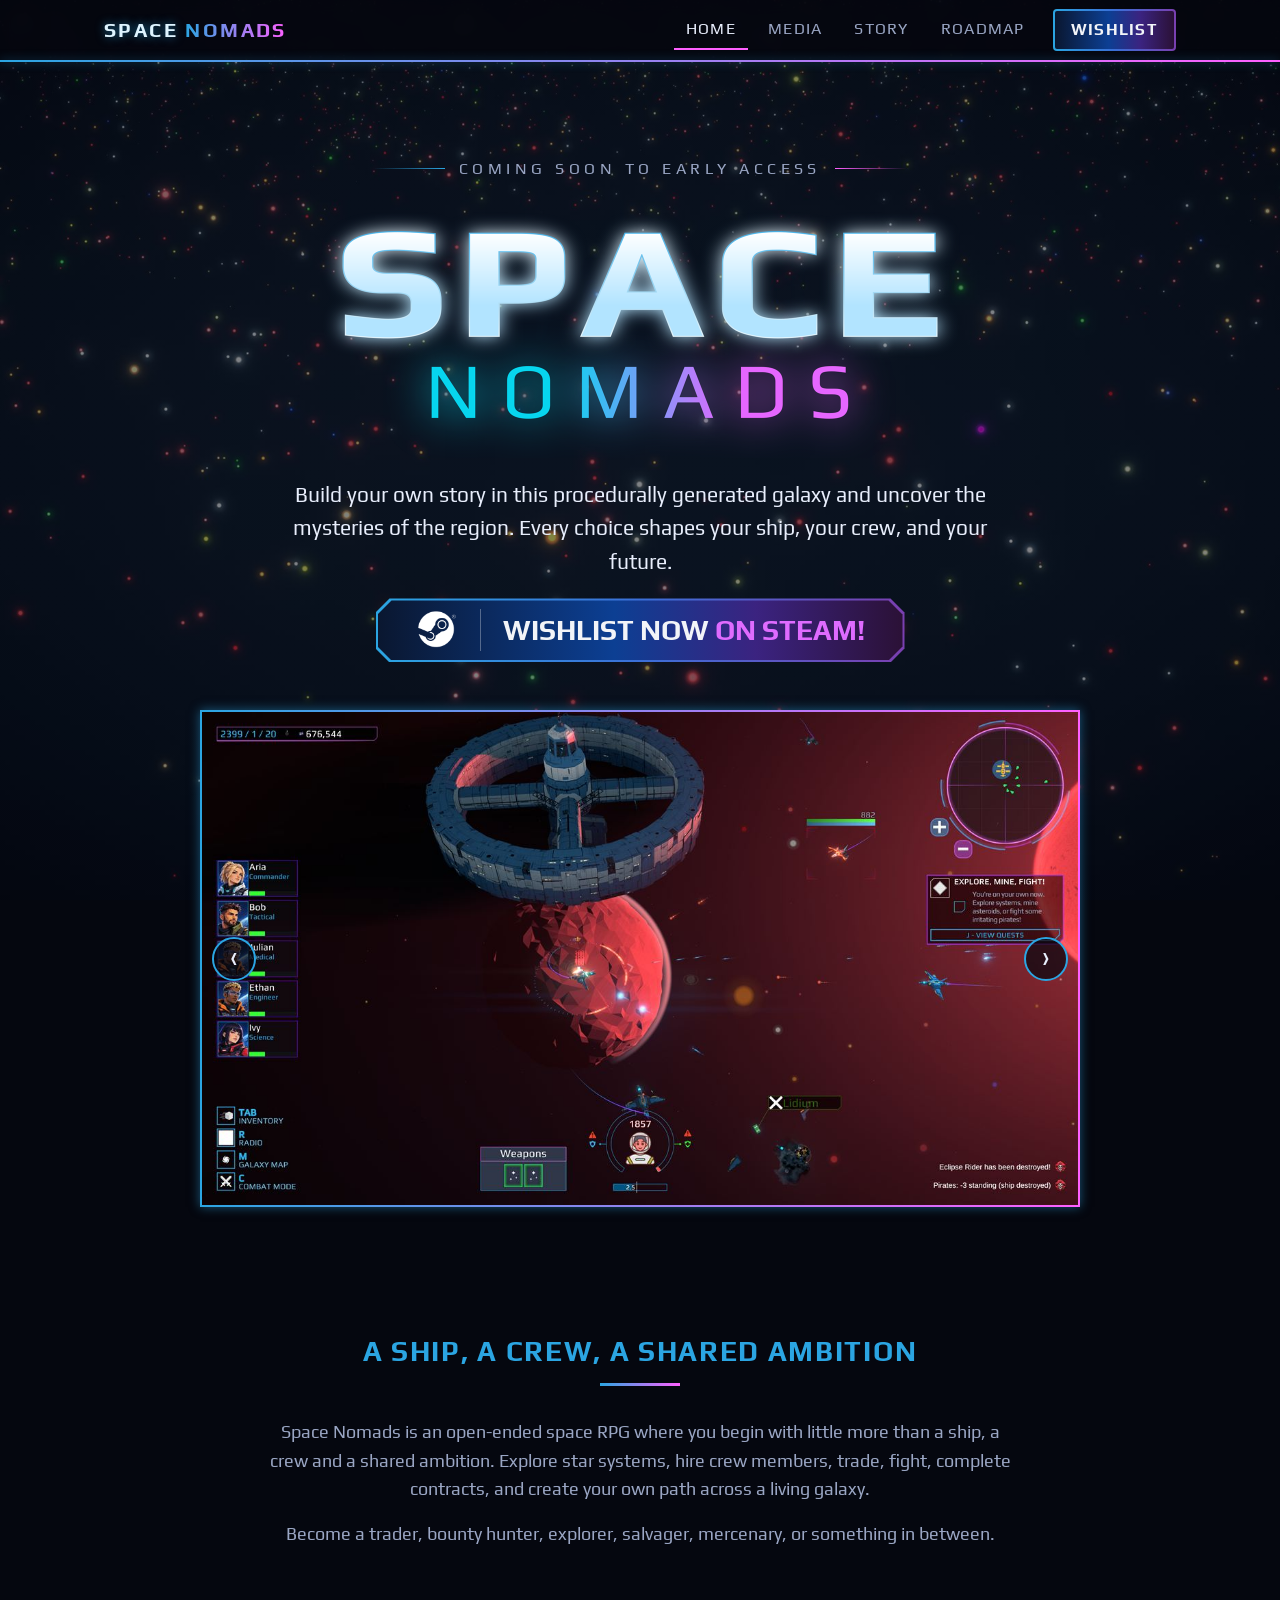
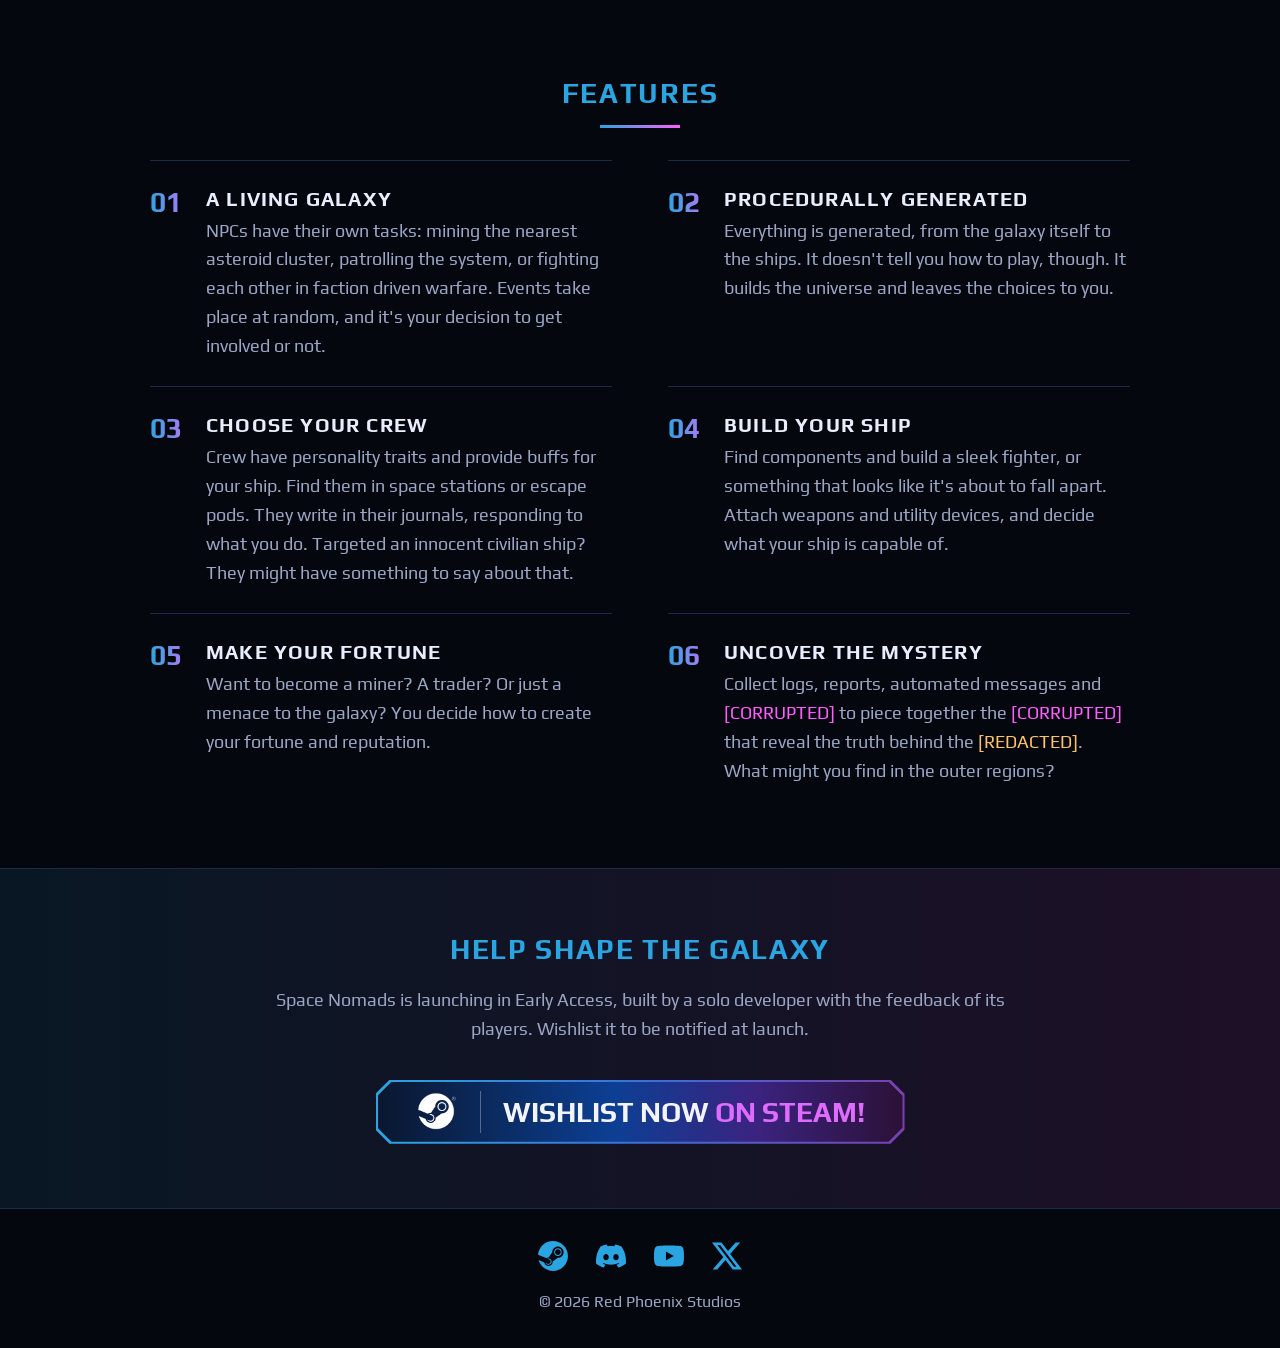
==== index.html @ 425950e2 "Build the Space Nomads website Four static pages (Home, Media, Story, Roadmap) with one stylesheet a" ====
<!DOCTYPE html>
<html lang="en">
<head>
    <meta charset="utf-8">
    <meta name="viewport" content="width=device-width, initial-scale=1.0">
    <title>Space Nomads | An open-ended space RPG</title>
    <meta name="description" content="Build your own story in a procedurally generated galaxy and uncover the mysteries of the region. Wishlist Space Nomads on Steam.">
    <link rel="preconnect" href="https://fonts.googleapis.com">
    <link rel="preconnect" href="https://fonts.gstatic.com" crossorigin>
    <link href="https://fonts.googleapis.com/css2?family=Play:wght@400;700&display=swap" rel="stylesheet">
    <link rel="preload" as="image" href="res/images/branding/bg.jpg">
    <link rel="stylesheet" href="css/styles.css">
</head>
<body>
    <!-- Header: keep in sync across all pages -->
    <header class="site-header">
        <nav class="site-nav">
            <a class="brand" href="index.html">Space <span>Nomads</span></a>
            <!-- Burger menu for narrow screens: the hidden checkbox holds the open/closed state -->
            <input class="nav-toggle" type="checkbox" id="nav-toggle" aria-label="Menu">
            <label class="nav-burger" for="nav-toggle" aria-hidden="true"><span></span></label>
            <div class="nav-links">
                <a class="nav-link" href="index.html" aria-current="page">Home</a>
                <a class="nav-link" href="media.html">Media</a>
                <a class="nav-link" href="story.html">Story</a>
                <a class="nav-link" href="roadmap.html">Roadmap</a>
            </div>
            <a class="button" href="https://store.steampowered.com/app/4775700/Space_Nomads/" target="_blank" rel="noopener">Wishlist</a>
        </nav>
    </header>

    <main>
        <section class="hero">
            <p class="status-line">Coming soon to Early Access</p>
            <h1 class="hero-title"><img src="res/images/branding/space_nomads_text_logo_1280.png" alt="Space Nomads" width="1280" height="512" fetchpriority="high"></h1>
            <p class="hero-tagline">Build your own story in this procedurally generated galaxy and uncover the mysteries of the region. Every choice shapes your ship, your crew, and your future.</p>
            <a class="banner-button" href="https://store.steampowered.com/app/4775700/Space_Nomads/" target="_blank" rel="noopener">
                <img src="res/images/socialmedia/steam_logo_white.png" alt="" width="42" height="42">
                <span>Wishlist now <em>on Steam!</em></span>
            </a>

            <!-- Each screenshot has two files in res/images/screenshots/: NAME-small.jpg (1280px,
                 shown on the page) and NAME.jpg (2560px, opened in the lightbox). -->
            <div class="carousel sheen-border">
                <button class="carousel-arrow carousel-arrow--prev" type="button" aria-label="Previous screenshot">&lsaquo;</button>
                <div class="carousel-track" tabindex="0" aria-label="Screenshots">
                    <a class="shot" href="res/images/screenshots/screenshot-2.jpg"><img src="res/images/screenshots/screenshot-2-small.jpg" alt="A space battle beside a ring-shaped station orbiting a red planet, with the crew roster and minimap on screen" width="1280" height="720"></a>
                    <a class="shot" href="res/images/screenshots/screenshot-5.jpg"><img src="res/images/screenshots/screenshot-5-small.jpg" alt="A ship firing a mining beam into a glowing asteroid while resources are added to the inventory" width="1280" height="720" loading="lazy"></a>
                    <a class="shot" href="res/images/screenshots/screenshot-3.jpg"><img src="res/images/screenshots/screenshot-3-small.jpg" alt="The player's ship under fire near a space station with a Wanted warning at the top of the screen" width="1280" height="720" loading="lazy"></a>
                    <a class="shot" href="res/images/screenshots/screenshot-1.jpg"><img src="res/images/screenshots/screenshot-1-small.jpg" alt="The ship editor, with a parts list on the left and a blue and yellow fighter being assembled" width="1280" height="720" loading="lazy"></a>
                    <a class="shot" href="res/images/screenshots/screenshot-6.jpg"><img src="res/images/screenshots/screenshot-6-small.jpg" alt="The galaxy map with jump routes branching from the current star to nearby systems" width="1280" height="720" loading="lazy"></a>
                    <a class="shot" href="res/images/screenshots/screenshot-4.jpg"><img src="res/images/screenshots/screenshot-4-small.jpg" alt="A ship travelling through open space, trailing a purple warp line" width="1280" height="720" loading="lazy"></a>
                </div>
                <button class="carousel-arrow carousel-arrow--next" type="button" aria-label="Next screenshot">&rsaquo;</button>
            </div>
        </section>

        <section class="section">
            <h2 class="section-title">A ship, a crew, a shared ambition</h2>
            <p class="lead">Space Nomads is an open-ended space RPG where you begin with little more than a ship, a crew and a shared ambition. Explore star systems, hire crew members, trade, fight, complete contracts, and create your own path across a living galaxy.</p>
            <p class="lead">Become a trader, bounty hunter, explorer, salvager, mercenary, or something in between.</p>
        </section>

        <section class="section">
            <h2 class="section-title">Features</h2>
            <ol class="feature-list">
                <li class="feature">
                    <div>
                        <h3>A living galaxy</h3>
                        <p>NPCs have their own tasks: mining the nearest asteroid cluster, patrolling the system, or fighting each other in faction driven warfare. Events take place at random, and it's your decision to get involved or not.</p>
                    </div>
                </li>
                <li class="feature">
                    <div>
                        <h3>Procedurally generated</h3>
                        <p>Everything is generated, from the galaxy itself to the ships. It doesn't tell you how to play, though. It builds the universe and leaves the choices to you.</p>
                    </div>
                </li>
                <li class="feature">
                    <div>
                        <h3>Choose your crew</h3>
                        <p>Crew have personality traits and provide buffs for your ship. Find them in space stations or escape pods. They write in their journals, responding to what you do. Targeted an innocent civilian ship? They might have something to say about that.</p>
                    </div>
                </li>
                <li class="feature">
                    <div>
                        <h3>Build your ship</h3>
                        <p>Find components and build a sleek fighter, or something that looks like it's about to fall apart. Attach weapons and utility devices, and decide what your ship is capable of.</p>
                    </div>
                </li>
                <li class="feature">
                    <div>
                        <h3>Make your fortune</h3>
                        <p>Want to become a miner? A trader? Or just a menace to the galaxy? You decide how to create your fortune and reputation.</p>
                    </div>
                </li>
                <li class="feature">
                    <div>
                        <h3>Uncover the mystery</h3>
                        <p>Collect logs, reports, automated messages and <span class="corrupted glitch" data-text="[CORRUPTED]">[CORRUPTED]</span> to piece together the <span class="corrupted glitch" data-text="[CORRUPTED]">[CORRUPTED]</span> that reveal the truth behind the <span class="redacted">[REDACTED]</span>. What might you find in the outer regions?</p>
                    </div>
                </li>
            </ol>
        </section>

        <section class="cta">
            <h2>Help shape the galaxy</h2>
            <p class="lead">Space Nomads is launching in Early Access, built by a solo developer with the feedback of its players. Wishlist it to be notified at launch.</p>
            <div class="button-row">
                <a class="banner-button" href="https://store.steampowered.com/app/4775700/Space_Nomads/" target="_blank" rel="noopener">
                    <img src="res/images/socialmedia/steam_logo_white.png" alt="" width="42" height="42">
                    <span>Wishlist now <em>on Steam!</em></span>
                </a>
            </div>
        </section>
    </main>

    <!-- Footer: keep in sync across all pages -->
    <footer class="site-footer">
        <ul class="social-links">
            <li><a class="social-icon" href="https://store.steampowered.com/app/4775700/Space_Nomads/" aria-label="Steam" title="Steam" target="_blank" rel="noopener"><svg viewBox="0 0 24 24" aria-hidden="true"><path d="M11.979 0C5.678 0 .511 4.86.022 11.037l6.432 2.658c.545-.371 1.203-.59 1.912-.59.063 0 .125.004.188.006l2.861-4.142V8.91c0-2.495 2.028-4.524 4.524-4.524 2.494 0 4.524 2.031 4.524 4.527s-2.03 4.525-4.524 4.525h-.105l-4.076 2.911c0 .052.004.105.004.159 0 1.875-1.515 3.396-3.39 3.396-1.635 0-3.016-1.173-3.331-2.727L.436 15.27C1.862 20.307 6.486 24 11.979 24c6.627 0 11.999-5.373 11.999-12S18.605 0 11.979 0zM7.54 18.21l-1.473-.61c.262.543.714.999 1.314 1.25 1.297.539 2.793-.076 3.332-1.375.263-.63.264-1.319.005-1.949s-.75-1.121-1.377-1.383c-.624-.26-1.29-.249-1.878-.03l1.523.63c.956.4 1.409 1.5 1.009 2.455-.397.957-1.497 1.41-2.454 1.012H7.54zm11.415-9.303c0-1.662-1.353-3.015-3.015-3.015-1.665 0-3.015 1.353-3.015 3.015 0 1.665 1.35 3.015 3.015 3.015 1.663 0 3.015-1.35 3.015-3.015zm-5.273-.005c0-1.252 1.013-2.266 2.265-2.266 1.249 0 2.266 1.014 2.266 2.266 0 1.251-1.017 2.265-2.266 2.265-1.253 0-2.265-1.014-2.265-2.265z"/></svg></a></li>
            <li><a class="social-icon" href="https://discord.gg/2uTq5GXCfy" aria-label="Discord" title="Discord" target="_blank" rel="noopener"><svg viewBox="0 0 24 24" aria-hidden="true"><path d="M20.317 4.3698a19.7913 19.7913 0 00-4.8851-1.5152.0741.0741 0 00-.0785.0371c-.211.3753-.4447.8648-.6083 1.2495-1.8447-.2762-3.68-.2762-5.4868 0-.1636-.3933-.4058-.8742-.6177-1.2495a.077.077 0 00-.0785-.037 19.7363 19.7363 0 00-4.8852 1.515.0699.0699 0 00-.0321.0277C.5334 9.0458-.319 13.5799.0992 18.0578a.0824.0824 0 00.0312.0561c2.0528 1.5076 4.0413 2.4228 5.9929 3.0294a.0777.0777 0 00.0842-.0276c.4616-.6304.8731-1.2952 1.226-1.9942a.076.076 0 00-.0416-.1057c-.6528-.2476-1.2743-.5495-1.8722-.8923a.077.077 0 01-.0076-.1277c.1258-.0943.2517-.1923.3718-.2914a.0743.0743 0 01.0776-.0105c3.9278 1.7933 8.18 1.7933 12.0614 0a.0739.0739 0 01.0785.0095c.1202.099.246.1981.3728.2924a.077.077 0 01-.0066.1276 12.2986 12.2986 0 01-1.873.8914.0766.0766 0 00-.0407.1067c.3604.698.7719 1.3628 1.225 1.9932a.076.076 0 00.0842.0286c1.961-.6067 3.9495-1.5219 6.0023-3.0294a.077.077 0 00.0313-.0552c.5004-5.177-.8382-9.6739-3.5485-13.6604a.061.061 0 00-.0312-.0286zM8.02 15.3312c-1.1825 0-2.1569-1.0857-2.1569-2.419 0-1.3332.9555-2.4189 2.157-2.4189 1.2108 0 2.1757 1.0952 2.1568 2.419 0 1.3332-.9555 2.4189-2.1569 2.4189zm7.9748 0c-1.1825 0-2.1569-1.0857-2.1569-2.419 0-1.3332.9554-2.4189 2.1569-2.4189 1.2108 0 2.1757 1.0952 2.1568 2.419 0 1.3332-.946 2.4189-2.1568 2.4189Z"/></svg></a></li>
            <li><a class="social-icon" href="https://www.youtube.com/@MatthewVale" aria-label="YouTube" title="YouTube" target="_blank" rel="noopener"><svg viewBox="0 0 24 24" aria-hidden="true"><path d="M23.498 6.186a3.016 3.016 0 0 0-2.122-2.136C19.505 3.545 12 3.545 12 3.545s-7.505 0-9.377.505A3.017 3.017 0 0 0 .502 6.186C0 8.07 0 12 0 12s0 3.93.502 5.814a3.016 3.016 0 0 0 2.122 2.136c1.871.505 9.376.505 9.376.505s7.505 0 9.377-.505a3.015 3.015 0 0 0 2.122-2.136C24 15.93 24 12 24 12s0-3.93-.502-5.814zM9.545 15.568V8.432L15.818 12l-6.273 3.568z"/></svg></a></li>
            <li><a class="social-icon" href="https://x.com/RedPStudios" aria-label="X" title="X" target="_blank" rel="noopener"><svg viewBox="0 0 24 24" aria-hidden="true"><path d="M18.901 1.153h3.68l-8.04 9.19L24 22.846h-7.406l-5.8-7.584-6.638 7.584H.474l8.6-9.83L0 1.154h7.594l5.243 6.932ZM17.61 20.644h2.039L6.486 3.24H4.298Z"/></svg></a></li>
        </ul>
        <small>&copy; 2026 Red Phoenix Studios</small>
    </footer>

    <script src="js/lightbox.js" defer></script>
    <script src="js/carousel.js" defer></script>
</body>
</html>
---- css/styles.css ----
:root {
    /* Space */
    --space-0: #05070f;
    --space-2: #111a30;
    --space-3: #1c2947;
    /* Accents */
    --cyan: #2BA5E2;
    --magenta: #ff60ff;
    --amber: #ffc46b;
    /* The same accents as bare RGB, for translucent tints: rgba(var(--cyan-rgb), 0.3) */
    --cyan-rgb: 43, 165, 226;
    --magenta-rgb: 255, 96, 255;
    /* Wishlist banner button, also used by the header wishlist button */
    --banner-fill: linear-gradient(90deg, #0a1730 0%, #0c3f93 45%, #3b2380 72%, #2b1136 100%);
    --banner-border: linear-gradient(90deg, var(--cyan), #3b6fd8 50%, #7a3fb0);
    --banner-text: #f2f4f8;
    --banner-accent: #df6bff;
    /* Text */
    --text: #e8eefc;
    --text-dim: #9aa6c4;

    /* Type scale. Every font-size on the site uses one of these, except the
       wishlist banner button, which scales with the screen on its own. */
    --text-h1: clamp(32px, 6vw, 52px);
    --text-h2: 28px;
    --text-h3: 20px;
    --text-lead: 21px;
    --text-body: 18px;
    --text-small: 16px;

    --page-width: 1120px;
    --nav-height: 60px;
}

/*#region ----- Global */
* {
    box-sizing: border-box;
    margin: 0;
}

html {
    scroll-behavior: smooth;
    background: var(--space-0);
}

body {
    display: flex;
    flex-direction: column;
    min-height: 100vh;
    min-height: 100dvh;
    font-family: 'Play', sans-serif;
    font-size: var(--text-body);
    line-height: 1.6;
    color: var(--text);
}

/* Starfield, fixed behind the page. On a pseudo-element rather than the body
   so it stays put on mobile, where background-attachment: fixed is ignored.
   The dark wash over the image keeps text readable. */
body::before {
    content: "";
    position: fixed;
    inset: 0;
    z-index: -1;
    background:
        linear-gradient(rgba(5, 7, 15, 0.5), rgba(5, 7, 15, 0.5)),
        url("../res/images/branding/bg.jpg") center / cover no-repeat,
        var(--space-0);
}

h1, h2, h3 {
    line-height: 1.2;
    letter-spacing: 0.06em;
    text-transform: uppercase;
}

h1 {
    font-size: var(--text-h1);
}

h2 {
    font-size: var(--text-h2);
    color: var(--cyan);
}

h3 {
    font-size: var(--text-h3);
}

a {
    color: var(--cyan);
}

a:hover {
    color: var(--magenta);
}

img {
    max-width: 100%;
    display: block;
}

main {
    padding-top: var(--nav-height);
}

.section {
    width: 100%;
    max-width: var(--page-width);
    margin: 0 auto;
    padding: 56px 24px;
}

.section-title {
    text-align: center;
    margin-bottom: 32px;
}

/* Thin cyan-to-magenta rule under a section title. */
.section-title::after {
    content: "";
    display: block;
    width: 80px;
    height: 3px;
    margin: 14px auto 0;
    background: linear-gradient(90deg, var(--cyan), var(--magenta));
}

.lead {
    max-width: 760px;
    margin: 0 auto 16px;
    text-align: center;
    color: var(--text-dim);
}
/*#endregion*/

/*#region ----- Buttons */
.button {
    display: inline-flex;
    align-items: center;
    justify-content: center;
    gap: 12px;
    padding: 12px 26px;
    font-size: var(--text-small);
    font-weight: 700;
    letter-spacing: 0.08em;
    text-transform: uppercase;
    text-decoration: none;
    color: var(--text);
    border: 2px solid var(--cyan);
    border-radius: 4px;
    background: rgba(5, 7, 15, 0.6);
    transition: background 0.2s ease-in-out, border-color 0.2s ease-in-out, box-shadow 0.2s ease-in-out;
}

.button:hover {
    color: var(--text);
    border-color: var(--magenta);
    background: rgba(var(--magenta-rgb), 0.2);
    box-shadow: 0 0 16px rgba(var(--magenta-rgb), 0.45);
}

/* The special "Wishlist now on Steam!" button. The element itself is the
   border (a gradient showing through a 2px gap) and ::before is the fill, so
   the border follows the cut corners. */
.banner-button {
    --cut: 14px;
    --shape: polygon(var(--cut) 0, calc(100% - var(--cut)) 0, 100% var(--cut), 100% calc(100% - var(--cut)), calc(100% - var(--cut)) 100%, var(--cut) 100%, 0 calc(100% - var(--cut)), 0 var(--cut));
    position: relative;
    isolation: isolate;
    display: inline-flex;
    align-items: center;
    justify-content: center;
    gap: clamp(12px, 3vw, 22px);
    padding: clamp(8px, 2vw, 11px) clamp(18px, 5vw, 40px);
    /* Logo height plus padding, so a button without a logo is as tall as one with. */
    min-height: calc(1.5em + 2 * clamp(8px, 2vw, 11px));
    font-size: clamp(15px, 4.4vw, 28px);
    font-weight: 700;
    line-height: 1;
    text-decoration: none;
    text-transform: uppercase;
    white-space: nowrap;
    color: var(--banner-text);
    background: var(--banner-border);
    clip-path: var(--shape);
    transition: filter 0.2s ease-in-out;
}

.banner-button::before {
    content: "";
    position: absolute;
    inset: 2px;
    z-index: -1;
    background: var(--banner-fill);
    clip-path: var(--shape);
}

.banner-button:hover {
    color: #fff;
    filter: brightness(1.25);
}

.banner-button img {
    width: 1.5em;
    height: 1.5em;
}

/* The divider between the logo and the text. */
.banner-button img + span {
    padding: 0.25em 0 0.25em clamp(12px, 3vw, 22px);
    border-left: 1px solid rgba(255, 255, 255, 0.3);
}

.banner-button em {
    font-style: normal;
    color: var(--banner-accent);
}

.button-row {
    display: flex;
    flex-wrap: wrap;
    justify-content: center;
    align-items: stretch;
    gap: 16px;
}
/*#endregion*/

/*#region ----- Navigation Bar */
.site-header {
    position: fixed;
    top: 0;
    z-index: 50;
    width: 100%;
    height: var(--nav-height);
    background: rgba(5, 7, 15, 0.85);
    backdrop-filter: blur(8px);
}

/* Bottom edge: a cyan and pink gradient that drifts sideways, like a sheen. */
.site-header::after {
    content: "";
    position: absolute;
    left: 0;
    right: 0;
    bottom: -2px;
    height: 2px;
    background: linear-gradient(90deg, var(--cyan), var(--magenta), var(--cyan)) 0 0 / 200% 100%;
    box-shadow: 0 0 10px rgba(var(--cyan-rgb), 0.5);
    animation: header-sheen 6s linear infinite;
}

@keyframes header-sheen {
    to { background-position: -200% 0; }
}

.site-nav {
    display: flex;
    align-items: center;
    gap: 8px;
    max-width: var(--page-width);
    height: 100%;
    margin: 0 auto;
    padding: 0 24px;
}

/* Brand in the logo's colours: icy white SPACE, cyan-to-magenta NOMADS. */
.site-nav .brand {
    margin-right: auto;
    font-size: var(--text-h3);
    font-weight: 700;
    letter-spacing: 0.12em;
    text-transform: uppercase;
    text-decoration: none;
    color: #dff4ff;
    text-shadow: 0 0 10px rgba(var(--cyan-rgb), 0.7);
}

.site-nav .brand span {
    background: linear-gradient(90deg, var(--cyan), var(--magenta));
    -webkit-background-clip: text;
    background-clip: text;
    color: transparent;
    text-shadow: none;
}

.nav-links {
    display: flex;
    align-items: center;
    gap: 8px;
}

/* The burger and its checkbox only appear on narrow screens (see Media Queries). */
.nav-toggle,
.nav-burger {
    display: none;
}

.nav-link {
    padding: 6px 12px;
    font-size: var(--text-small);
    letter-spacing: 0.08em;
    text-transform: uppercase;
    text-decoration: none;
    color: var(--text-dim);
    border-bottom: 2px solid transparent;
}

.nav-link:hover,
.nav-link[aria-current="page"] {
    color: var(--text);
    border-bottom-color: var(--magenta);
}

/* Header wishlist button: the banner button's colours on the regular
   button's shape. The two backgrounds are the fill and the gradient border. */
.site-nav .button {
    padding: 6px 16px;
    margin-left: 8px;
    color: var(--banner-text);
    border-color: transparent;
    background: var(--banner-fill) padding-box, var(--banner-border) border-box;
    transition: filter 0.2s ease-in-out;
}

.site-nav .button:hover {
    color: #fff;
    box-shadow: none;
    filter: brightness(1.25);
}
/*#endregion*/

/*#region ----- Hero */
.hero {
    display: flex;
    flex-direction: column;
    align-items: center;
    gap: 20px;
    padding: 96px 24px 72px;
    text-align: center;
}

.hero-title {
    width: min(100%, 640px);
}

.hero-title img {
    width: 100%;
    height: auto;
}

/* Status line above the logo: plain text between two fading rules. Deliberately not button-shaped, since it isn't clickable. */
.status-line {
    display: flex;
    align-items: center;
    gap: 14px;
    font-size: var(--text-small);
    letter-spacing: 0.28em;
    text-transform: uppercase;
    color: var(--text-dim);
}

.status-line::before,
.status-line::after {
    content: "";
    width: clamp(24px, 8vw, 72px);
    height: 1px;
    background: linear-gradient(90deg, transparent, var(--cyan));
}

.status-line::after {
    background: linear-gradient(90deg, var(--magenta), transparent);
}

.hero-tagline {
    max-width: 720px;
    font-size: var(--text-lead);
}

/* Smaller hero for the inner pages. */
.page-hero {
    padding: 72px 24px 8px;
    text-align: center;
}

.page-hero h1 {
    margin-bottom: 12px;
}
/*#endregion*/

/*#region ----- Features */
.feature-list {
    display: grid;
    grid-template-columns: repeat(2, 1fr);
    gap: 0 56px;
    max-width: 980px;
    margin: 0 auto;
    padding: 0;
    list-style: none;
    counter-reset: feature;
}

.feature {
    display: grid;
    grid-template-columns: 56px 1fr;
    align-items: start;
    padding: 26px 0;
    border-top: 1px solid var(--space-3);
    counter-increment: feature;
}

/* Number in the left column: 01, 02, ... */
.feature::before {
    content: counter(feature, decimal-leading-zero);
    font-size: var(--text-h2);
    font-weight: 700;
    line-height: 1.1;
    background: linear-gradient(90deg, var(--cyan), var(--magenta));
    -webkit-background-clip: text;
    background-clip: text;
    color: transparent;
}

.feature h3 {
    margin-bottom: 6px;
}

.feature p {
    color: var(--text-dim);
}
/*#endregion*/

/*#region ----- Media (screenshots, trailer, lightbox) */
.media-grid {
    display: grid;
    grid-template-columns: repeat(auto-fill, minmax(300px, 1fr));
    gap: 16px;
}

.shot {
    display: block;
    aspect-ratio: 16 / 9;
    overflow: hidden;
    border: 1px solid var(--space-3);
    background: var(--space-2);
    cursor: zoom-in;
    transition: border-color 0.2s ease-in-out;
}

.shot:hover {
    border-color: var(--cyan);
}

.shot img {
    width: 100%;
    height: 100%;
    object-fit: cover;
}

/* The same drifting cyan and pink edge as the header, for framed media (the
   carousel and the trailer). The gradient shows through a 2px gap around
   whatever is inside. */
.sheen-border {
    padding: 2px;
    background: linear-gradient(90deg, var(--cyan), var(--magenta), var(--cyan)) 0 0 / 200% 100%;
    box-shadow: 0 0 10px rgba(var(--cyan-rgb), 0.5);
    animation: header-sheen 6s linear infinite;
}

/* Screenshot carousel: a horizontal scroller showing one slide at a time,
   snapping to each. The arrows are wired up in js/carousel.js. */
.carousel {
    position: relative;
    width: min(100%, 880px);
    margin-top: 28px;
}

.carousel-track {
    display: flex;
    gap: 16px;
    background: var(--space-0);
    overflow-x: auto;
    scroll-snap-type: x mandatory;
    scrollbar-width: none;
}

.carousel-track::-webkit-scrollbar {
    display: none;
}

.carousel-track .shot {
    flex: 0 0 100%;
    scroll-snap-align: center;
    border: 0;
}

.carousel-arrow {
    position: absolute;
    top: 50%;
    z-index: 1;
    width: 44px;
    height: 44px;
    padding: 0 0 4px;
    font: inherit;
    font-size: 30px;
    line-height: 1;
    color: var(--text);
    border: 2px solid var(--cyan);
    border-radius: 50%;
    background: rgba(5, 7, 15, 0.7);
    transform: translateY(-50%);
    cursor: pointer;
    transition: background 0.2s ease-in-out, border-color 0.2s ease-in-out, box-shadow 0.2s ease-in-out;
}

.carousel-arrow:hover {
    border-color: var(--magenta);
    background: rgba(var(--magenta-rgb), 0.2);
    box-shadow: 0 0 16px rgba(var(--magenta-rgb), 0.45);
}

.carousel-arrow--prev { left: 12px; }
.carousel-arrow--next { right: 12px; }

.video-wrap {
    max-width: 880px;
    margin: 0 auto;
}

.video-frame {
    display: block;
    width: 100%;
    aspect-ratio: 16 / 9;
    border: 0;
}

/* Stand-in for the trailer: a recording that can't be retrieved. */
.lost-signal {
    position: relative;
    display: flex;
    flex-direction: column;
    align-items: center;
    justify-content: center;
    gap: 16px;
    padding: 24px;
    text-align: center;
    background: var(--space-2);
}

/* Scanlines and a vignette over the frame. */
.lost-signal::after {
    content: "";
    position: absolute;
    inset: 0;
    pointer-events: none;
    background:
        radial-gradient(ellipse at center, transparent 45%, rgba(0, 0, 0, 0.85) 100%),
        repeating-linear-gradient(180deg, transparent 0 3px, rgba(var(--cyan-rgb), 0.06) 3px 4px);
    box-shadow: inset 0 0 40px rgba(0, 0, 0, 0.8);
}

.lost-signal-title {
    font-size: var(--text-h1);
    font-weight: 700;
    letter-spacing: 0.2em;
    line-height: 1.1;
    text-transform: uppercase;
}

.lost-signal-log {
    padding: 0;
    list-style: none;
    font-size: var(--text-small);
    letter-spacing: 0.08em;
    text-align: left;
    text-transform: uppercase;
    color: var(--text-dim);
}

.lost-signal-log li::before {
    content: "> ";
    color: var(--cyan);
}

.lost-signal-note {
    font-size: var(--text-small);
    color: var(--text-dim);
}

.lightbox {
    max-width: 94vw;
    max-height: 94vh;
    margin: auto;
    padding: 0;
    border: 2px solid var(--cyan);
    background: var(--space-0);
    cursor: zoom-out;
}

.lightbox::backdrop {
    background: rgba(5, 7, 15, 0.9);
}

.lightbox img {
    max-width: 94vw;
    max-height: 94vh;
}
/*#endregion*/

/*#region ----- Text Effects (glitch, corrupted and redacted tags) */
/* Occasional colour-split stutter. data-text must match the heading text. */
.glitch {
    position: relative;
    display: inline-block;
}

.glitch::before,
.glitch::after {
    content: attr(data-text);
    position: absolute;
    left: 0;
    top: 0;
    opacity: 0;
    pointer-events: none;
}

.glitch::before {
    color: var(--cyan);
    animation: glitch-split 1s steps(1) infinite;
}

.glitch::after {
    color: var(--magenta);
    animation: glitch-split 1s steps(1) infinite reverse;
}

@keyframes glitch-split {
    0%, 79%, 100% { opacity: 0; transform: none; }
    80% { opacity: 0.8; transform: translateX(-3px); }
    87% { opacity: 0.8; transform: translateX(3px); }
    94% { opacity: 0; transform: none; }
}

/* Corrupted and redacted text, as in the game's lore logs. */
.corrupted {
    color: var(--magenta);
}

.redacted {
    color: var(--amber);
}
/*#endregion*/

/*#region ----- Timelines (Story and Roadmap pages) */
.timeline {
    --when-width: 170px;
    --marker-width: 48px;
    /* Extra breathing room between the spine and the content boxes. */
    --body-gap: 16px;
    position: relative;
    max-width: 820px;
    margin: 0 auto;
    padding: 0;
    list-style: none;
}

/* The spine every marker sits on. */
.timeline::before {
    content: "";
    position: absolute;
    left: calc(var(--when-width) + var(--marker-width) / 2 - 1px);
    top: 0;
    bottom: 0;
    width: 2px;
    background: rgba(var(--cyan-rgb), 0.3);
    box-shadow: 0 0 12px rgba(var(--cyan-rgb), 0.5);
}

.era {
    display: grid;
    grid-template-columns: var(--when-width) var(--marker-width) 1fr;
    grid-template-areas: "when marker body";
    /* Periods are drawn roughly to scale: --years is set inline per entry. */
    min-height: calc(var(--years, 0) * 30px);
    margin-bottom: 36px;
}

.era:last-child {
    margin-bottom: 0;
}

.era-when {
    grid-area: when;
    /* Level with the title inside the entry's box. */
    padding-top: 14px;
    font-size: var(--text-small);
    letter-spacing: 0.08em;
    text-align: right;
    text-transform: uppercase;
}

.era--period .era-when { color: var(--cyan); }
.era--event .era-when { color: var(--magenta); }

/* A period's date starts level with the top of its line. */
.era--period .era-when {
    padding-top: 0;
    line-height: 1;
}

/* Each entry sits in its own box, outlined all round in a soft tint of its
   type's colour. A period's box runs the full length of its bar, with the
   text at the top. */
.era-body {
    grid-area: body;
    margin-left: var(--body-gap);
    padding: 14px 20px 16px;
    border: 1px solid rgba(var(--cyan-rgb), 0.4);
    background: rgba(17, 26, 48, 0.75);
}

.era--event .era-body {
    border-color: rgba(var(--magenta-rgb), 0.4);
}

.era-body h3 {
    margin-bottom: 4px;
}

.era-body p {
    max-width: 52ch;
    color: var(--text-dim);
}

.era-body ul {
    padding-left: 20px;
    color: var(--text-dim);
}

.era-marker {
    grid-area: marker;
    position: relative;
    justify-self: center;
    flex: none;
}

/* Periods are a thin lit line running the length of the entry. */
.era-marker--period {
    align-self: stretch;
    width: 2px;
    background: var(--cyan);
    box-shadow: 0 0 8px var(--cyan);
}

/* Ruler variant (Story page): adds one tick per year.
   Needs --years on the entry. Backgrounds, top to bottom: the closing tick,
   a tick at the start of each year, and the line itself. */
.era-marker--ruler {
    /* The line stays centred on the spine; ticks fill only the left half,
       pointing at the dates. */
    --tick-width: calc(50% + 1px);
    width: 16px;
    background:
        linear-gradient(var(--cyan), var(--cyan)) left bottom / var(--tick-width) 2px no-repeat,
        linear-gradient(var(--cyan) 2px, transparent 2px) left top / var(--tick-width) calc(100% / var(--years, 1)) repeat-y,
        linear-gradient(var(--cyan), var(--cyan)) center / 2px 100% no-repeat;
    box-shadow: none;
    filter: drop-shadow(0 0 4px var(--cyan));
}

/* Events are signal emitters: a small bright core inside a fixed ring,
   sending out two expanding rings. */
.era-marker--event {
    width: 10px;
    height: 10px;
    background: currentColor;
    box-shadow: 0 0 0 4px var(--space-0), 0 0 0 5px currentColor, 0 0 14px 5px currentColor;
    margin-top: 24px;
    border-radius: 50%;
    color: var(--magenta);
}

.era-marker--event::before,
.era-marker--event::after {
    content: "";
    position: absolute;
    inset: -5px;
    border: 1px solid currentColor;
    border-radius: inherit;
    opacity: 0;
    animation: era-ring 3s ease-out infinite;
}

.era-marker--event::after {
    animation-delay: 1.5s;
}

/* A stronger, faster signal: the Fracture, and the current roadmap stage. */
.era-marker--pulse::before,
.era-marker--pulse::after {
    --ring-scale: 5;
    animation-duration: 2s;
}

.era-marker--pulse::after {
    animation-delay: 1s;
}

@keyframes era-ring {
    from { transform: scale(1); opacity: 0.9; }
    to { transform: scale(var(--ring-scale, 3)); opacity: 0; }
}
/*#endregion*/

/*#region ----- Call To Action */
.cta {
    display: flex;
    flex-direction: column;
    align-items: center;
    gap: 20px;
    padding: 64px 24px;
    text-align: center;
    border-top: 1px solid var(--space-3);
    border-bottom: 1px solid var(--space-3);
    background: linear-gradient(90deg, rgba(var(--cyan-rgb), 0.1), rgba(var(--magenta-rgb), 0.1));
}
/*#endregion*/

/*#region ----- Footer */
.site-footer {
    margin-top: auto;
    padding: 32px 24px;
    text-align: center;
    background: var(--space-0);
}

.social-links {
    display: flex;
    flex-wrap: wrap;
    justify-content: center;
    gap: 8px 28px;
    margin-bottom: 16px;
    padding: 0;
    list-style: none;
}

/* Icons are inline SVGs in each page's footer, coloured by the link's text
   colour so they can change on hover. */
.social-icon {
    display: block;
    color: var(--cyan);
    transition: color 0.2s ease-in-out;
}

.social-icon:hover {
    color: var(--magenta);
}

.social-icon svg {
    display: block;
    width: 30px;
    height: 30px;
    fill: currentColor;
}

.site-footer small {
    font-size: var(--text-small);
    color: var(--text-dim);
}
/*#endregion*/

/*#region ----- Media Queries (keep last so they override everything above) */
@media screen and (max-width: 640px) {
    :root {
        --text-h2: 24px;
        --text-h3: 18px;
        --text-lead: 19px;
        --text-body: 16px;
        --text-small: 14px;
    }

    .site-nav {
        padding: 0 12px;
    }

    .site-nav .button {
        padding: 6px 12px;
    }

    .feature-list {
        grid-template-columns: 1fr;
    }

    .section {
        padding: 40px 16px;
    }

    .carousel-arrow {
        width: 32px;
        height: 32px;
        font-size: 22px;
    }

    .carousel-arrow--prev { left: 6px; }
    .carousel-arrow--next { right: 6px; }

    /* Tightened so the status line stays on one row. */
    .status-line {
        gap: 10px;
        letter-spacing: 0.08em;
        white-space: nowrap;
    }

    /* Dates move above their entry, leaving the spine on the left edge. */
    .timeline {
        --when-width: 0px;
        --marker-width: 36px;
        --body-gap: 8px;
    }

    .era {
        grid-template-columns: var(--marker-width) 1fr;
        grid-template-areas:
            "marker when"
            "marker body";
        grid-template-rows: auto 1fr;
    }

    .era-when {
        text-align: left;
        padding-top: 0;
        margin-left: var(--body-gap);
        margin-bottom: 6px;
    }

    .era-marker--event {
        margin-top: 6px;
    }
}

/* Burger menu: below this width the page links no longer fit beside the brand
   and wishlist button, so they collapse into a dropdown. Zooming in on a
   desktop browser triggers this too. */
@media screen and (max-width: 760px) {
    .site-nav .button {
        order: 1;
    }

    .nav-burger {
        order: 2;
        display: flex;
        align-items: center;
        justify-content: center;
        width: 40px;
        height: 40px;
        cursor: pointer;
    }

    /* Three bars: the span is the middle one. They fold into a cross when open. */
    .nav-burger span,
    .nav-burger span::before,
    .nav-burger span::after {
        display: block;
        width: 24px;
        height: 2px;
        border-radius: 1px;
        background: var(--text);
        transition: transform 0.2s ease-in-out, background 0.2s ease-in-out;
    }

    .nav-burger span {
        position: relative;
    }

    .nav-burger span::before,
    .nav-burger span::after {
        content: "";
        position: absolute;
        left: 0;
    }

    .nav-burger span::before { top: -8px; }
    .nav-burger span::after { top: 8px; }

    .nav-toggle:checked + .nav-burger span { background: transparent; }
    .nav-toggle:checked + .nav-burger span::before { transform: translateY(8px) rotate(45deg); }
    .nav-toggle:checked + .nav-burger span::after { transform: translateY(-8px) rotate(-45deg); }

    /* The checkbox stays focusable for keyboards but is visually hidden. */
    .nav-toggle {
        display: block;
        position: absolute;
        width: 1px;
        height: 1px;
        opacity: 0;
    }

    .nav-toggle:focus-visible + .nav-burger {
        outline: 2px solid var(--cyan);
        outline-offset: 2px;
    }

    .nav-links {
        display: none;
        position: absolute;
        top: calc(100% + 2px);
        left: 0;
        right: 0;
        flex-direction: column;
        align-items: stretch;
        gap: 0;
        padding: 8px 0;
        background: var(--space-0);
        border-bottom: 1px solid var(--space-3);
    }

    .nav-toggle:checked ~ .nav-links {
        display: flex;
    }

    .nav-links .nav-link {
        padding: 12px 24px;
        border-bottom: 0;
        border-left: 2px solid transparent;
    }

    .nav-links .nav-link:hover,
    .nav-links .nav-link[aria-current="page"] {
        border-left-color: var(--magenta);
    }
}

@media (prefers-reduced-motion: reduce) {
    html {
        scroll-behavior: auto;
    }

    * {
        transition: none !important;
        animation: none !important;
    }
}
/*#endregion*/
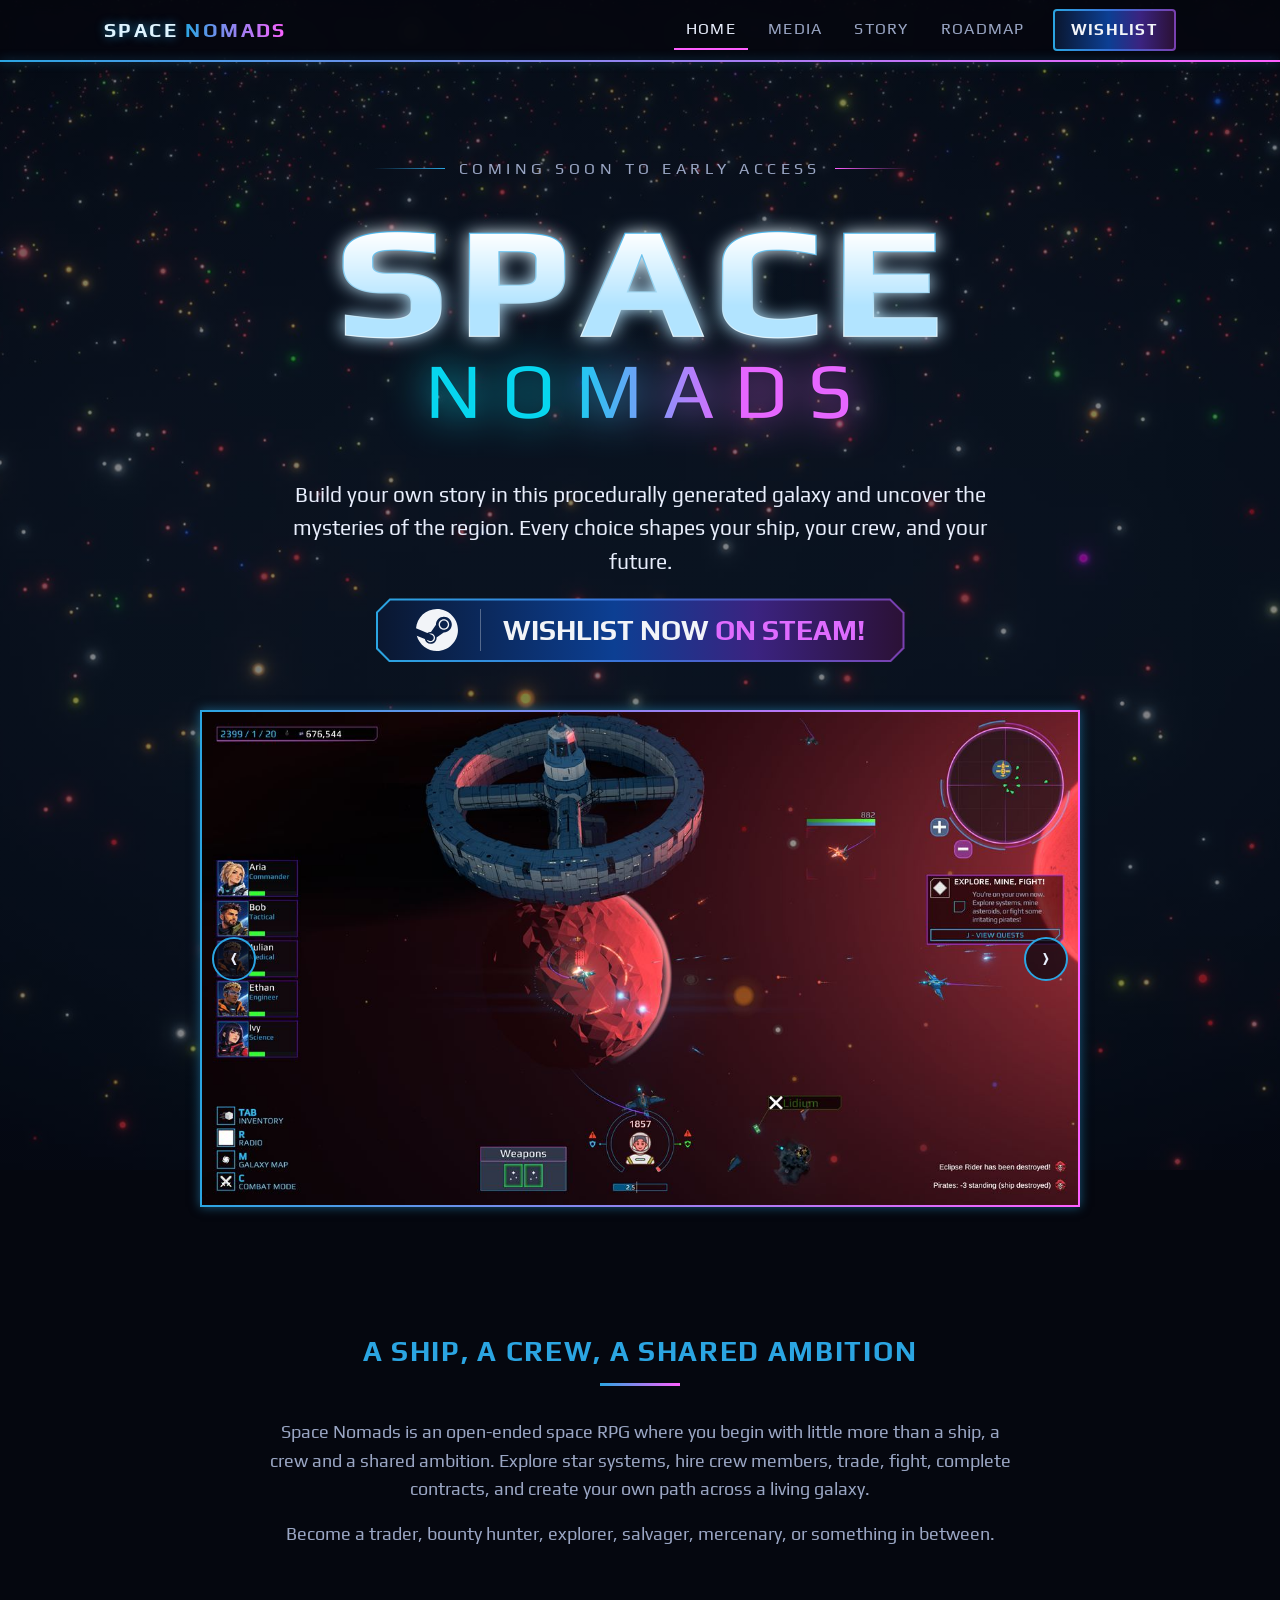
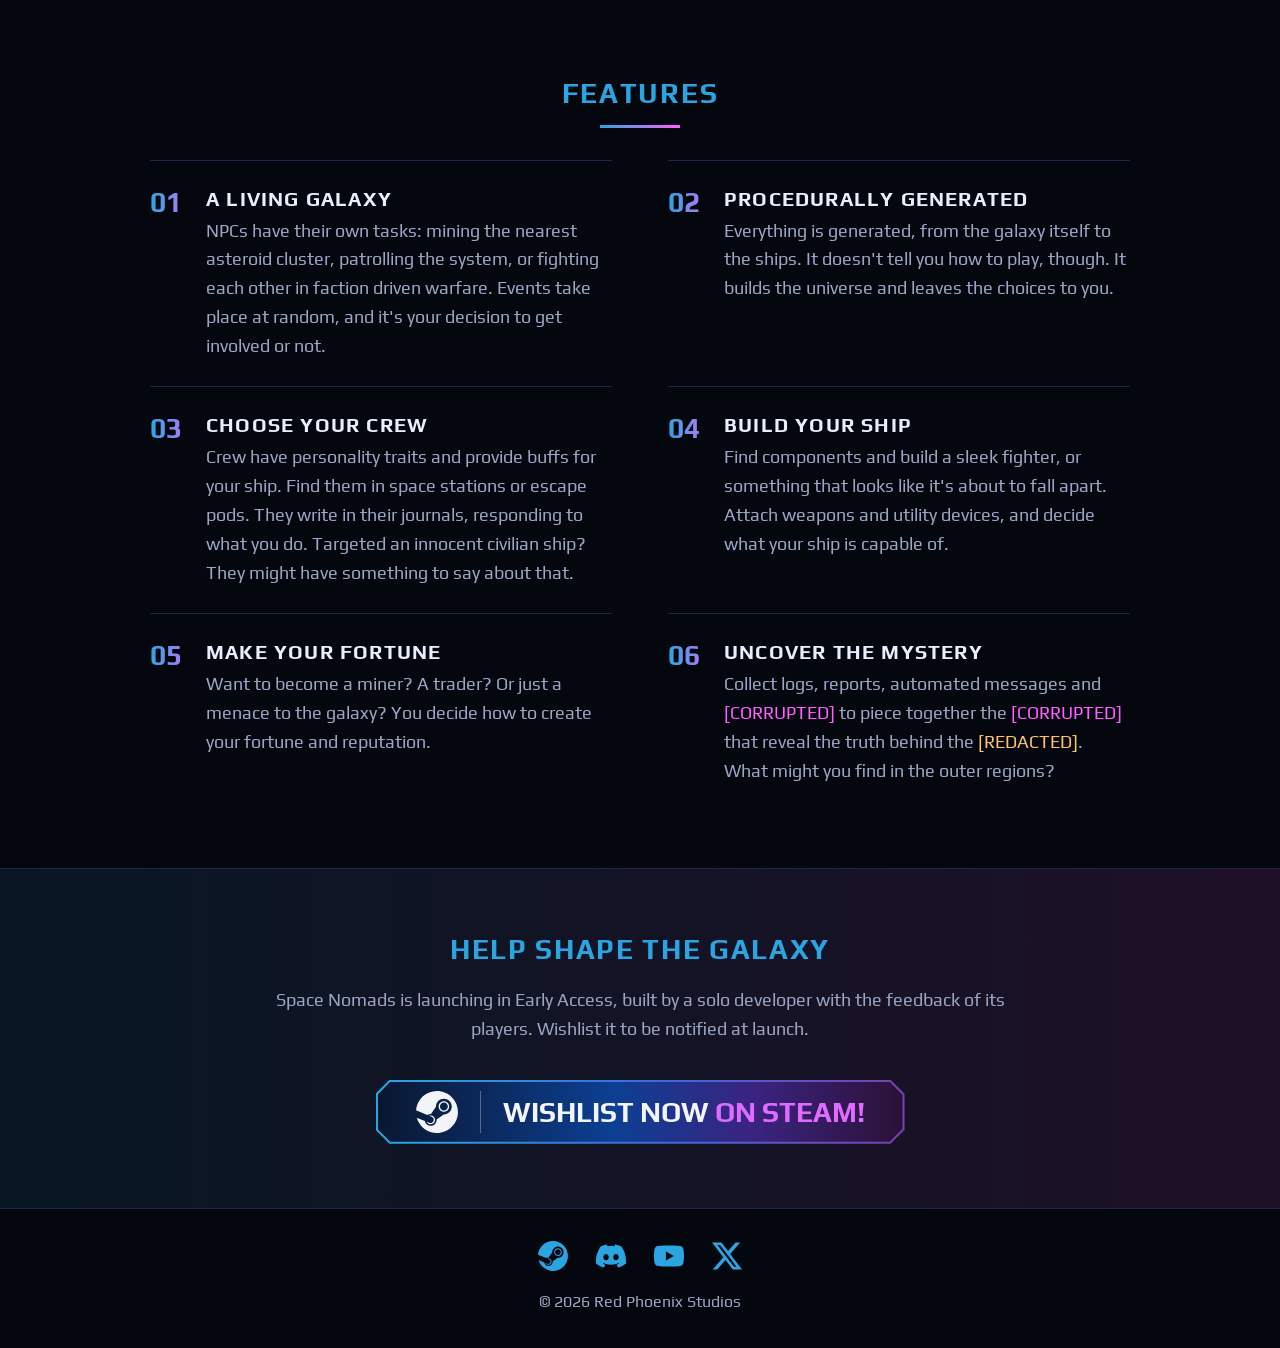
==== commit 6679d73c: "Add cursor glow, background parallax and scrollbar styling Also replace the Steam logo PNG with the " ====
--- a/index.html
+++ b/index.html
@@ -35,7 +35,7 @@
             <h1 class="hero-title"><img src="res/images/branding/space_nomads_text_logo_1280.png" alt="Space Nomads" width="1280" height="512" fetchpriority="high"></h1>
             <p class="hero-tagline">Build your own story in this procedurally generated galaxy and uncover the mysteries of the region. Every choice shapes your ship, your crew, and your future.</p>
             <a class="banner-button" href="https://store.steampowered.com/app/4775700/Space_Nomads/" target="_blank" rel="noopener">
-                <img src="res/images/socialmedia/steam_logo_white.png" alt="" width="42" height="42">
+                <svg viewBox="0 0 24 24" aria-hidden="true"><path d="M11.979 0C5.678 0 .511 4.86.022 11.037l6.432 2.658c.545-.371 1.203-.59 1.912-.59.063 0 .125.004.188.006l2.861-4.142V8.91c0-2.495 2.028-4.524 4.524-4.524 2.494 0 4.524 2.031 4.524 4.527s-2.03 4.525-4.524 4.525h-.105l-4.076 2.911c0 .052.004.105.004.159 0 1.875-1.515 3.396-3.39 3.396-1.635 0-3.016-1.173-3.331-2.727L.436 15.27C1.862 20.307 6.486 24 11.979 24c6.627 0 11.999-5.373 11.999-12S18.605 0 11.979 0zM7.54 18.21l-1.473-.61c.262.543.714.999 1.314 1.25 1.297.539 2.793-.076 3.332-1.375.263-.63.264-1.319.005-1.949s-.75-1.121-1.377-1.383c-.624-.26-1.29-.249-1.878-.03l1.523.63c.956.4 1.409 1.5 1.009 2.455-.397.957-1.497 1.41-2.454 1.012H7.54zm11.415-9.303c0-1.662-1.353-3.015-3.015-3.015-1.665 0-3.015 1.353-3.015 3.015 0 1.665 1.35 3.015 3.015 3.015 1.663 0 3.015-1.35 3.015-3.015zm-5.273-.005c0-1.252 1.013-2.266 2.265-2.266 1.249 0 2.266 1.014 2.266 2.266 0 1.251-1.017 2.265-2.266 2.265-1.253 0-2.265-1.014-2.265-2.265z"/></svg>
                 <span>Wishlist now <em>on Steam!</em></span>
             </a>
 
@@ -108,7 +108,7 @@
             <p class="lead">Space Nomads is launching in Early Access, built by a solo developer with the feedback of its players. Wishlist it to be notified at launch.</p>
             <div class="button-row">
                 <a class="banner-button" href="https://store.steampowered.com/app/4775700/Space_Nomads/" target="_blank" rel="noopener">
-                    <img src="res/images/socialmedia/steam_logo_white.png" alt="" width="42" height="42">
+                    <svg viewBox="0 0 24 24" aria-hidden="true"><path d="M11.979 0C5.678 0 .511 4.86.022 11.037l6.432 2.658c.545-.371 1.203-.59 1.912-.59.063 0 .125.004.188.006l2.861-4.142V8.91c0-2.495 2.028-4.524 4.524-4.524 2.494 0 4.524 2.031 4.524 4.527s-2.03 4.525-4.524 4.525h-.105l-4.076 2.911c0 .052.004.105.004.159 0 1.875-1.515 3.396-3.39 3.396-1.635 0-3.016-1.173-3.331-2.727L.436 15.27C1.862 20.307 6.486 24 11.979 24c6.627 0 11.999-5.373 11.999-12S18.605 0 11.979 0zM7.54 18.21l-1.473-.61c.262.543.714.999 1.314 1.25 1.297.539 2.793-.076 3.332-1.375.263-.63.264-1.319.005-1.949s-.75-1.121-1.377-1.383c-.624-.26-1.29-.249-1.878-.03l1.523.63c.956.4 1.409 1.5 1.009 2.455-.397.957-1.497 1.41-2.454 1.012H7.54zm11.415-9.303c0-1.662-1.353-3.015-3.015-3.015-1.665 0-3.015 1.353-3.015 3.015 0 1.665 1.35 3.015 3.015 3.015 1.663 0 3.015-1.35 3.015-3.015zm-5.273-.005c0-1.252 1.013-2.266 2.265-2.266 1.249 0 2.266 1.014 2.266 2.266 0 1.251-1.017 2.265-2.266 2.265-1.253 0-2.265-1.014-2.265-2.265z"/></svg>
                     <span>Wishlist now <em>on Steam!</em></span>
                 </a>
             </div>
@@ -126,6 +126,7 @@
         <small>&copy; 2026 Red Phoenix Studios</small>
     </footer>
 
+    <script src="js/effects.js" defer></script>
     <script src="js/lightbox.js" defer></script>
     <script src="js/carousel.js" defer></script>
 </body>
--- a/css/styles.css
+++ b/css/styles.css
@@ -57,15 +57,50 @@
 /* Starfield, fixed behind the page. On a pseudo-element rather than the body
    so it stays put on mobile, where background-attachment: fixed is ignored.
    The dark wash over the image keeps text readable. */
+/* The backdrop is taller than the screen and slides up as the page scrolls
+   (js/effects.js sets --scroll-progress from 0 to 1), so it moves more slowly
+   than the content in front of it. */
 body::before {
+    --parallax-travel: 30vh;
     content: "";
     position: fixed;
-    inset: 0;
+    inset: 0 0 auto;
+    height: calc(100vh + var(--parallax-travel));
     z-index: -1;
+    transform: translateY(calc(var(--scroll-progress, 0) * -1 * var(--parallax-travel)));
+    will-change: transform;
     background:
         linear-gradient(rgba(5, 7, 15, 0.5), rgba(5, 7, 15, 0.5)),
         url("../res/images/branding/bg.jpg") center / cover no-repeat,
         var(--space-0);
+}
+
+/* Page scrollbar: a dark track with a blue-to-pink thumb. Chrome, Edge and
+   Safari take the ::-webkit rules; Firefox can't draw a gradient, so it gets a
+   thin blue thumb instead. */
+html::-webkit-scrollbar {
+    width: 12px;
+}
+
+html::-webkit-scrollbar-track {
+    background: var(--space-0);
+}
+
+html::-webkit-scrollbar-thumb {
+    border: 3px solid var(--space-0);
+    border-radius: 6px;
+    background: linear-gradient(var(--cyan), var(--magenta)) padding-box;
+}
+
+html::-webkit-scrollbar-thumb:hover {
+    border-width: 2px;
+}
+
+@supports not selector(::-webkit-scrollbar) {
+    html {
+        scrollbar-width: thin;
+        scrollbar-color: var(--cyan) var(--space-0);
+    }
 }
 
 h1, h2, h3 {
@@ -165,7 +200,6 @@
    the border follows the cut corners. */
 .banner-button {
     --cut: 14px;
-    --shape: polygon(var(--cut) 0, calc(100% - var(--cut)) 0, 100% var(--cut), 100% calc(100% - var(--cut)), calc(100% - var(--cut)) 100%, var(--cut) 100%, 0 calc(100% - var(--cut)), 0 var(--cut));
     position: relative;
     isolation: isolate;
     display: inline-flex;
@@ -183,7 +217,6 @@
     white-space: nowrap;
     color: var(--banner-text);
     background: var(--banner-border);
-    clip-path: var(--shape);
     transition: filter 0.2s ease-in-out;
 }
 
@@ -193,7 +226,14 @@
     inset: 2px;
     z-index: -1;
     background: var(--banner-fill);
-    clip-path: var(--shape);
+    /* A slightly smaller cut than the outside, so the border is 2px wide
+       along the diagonals too: 14px - 2px * (2 - sqrt(2)). */
+    --cut: 12.83px;
+}
+
+.banner-button,
+.banner-button::before {
+    clip-path: polygon(var(--cut) 0, calc(100% - var(--cut)) 0, 100% var(--cut), 100% calc(100% - var(--cut)), calc(100% - var(--cut)) 100%, var(--cut) 100%, 0 calc(100% - var(--cut)), 0 var(--cut));
 }
 
 .banner-button:hover {
@@ -201,13 +241,15 @@
     filter: brightness(1.25);
 }
 
-.banner-button img {
+.banner-button svg {
+    flex: none;
     width: 1.5em;
     height: 1.5em;
+    fill: currentColor;
 }
 
 /* The divider between the logo and the text. */
-.banner-button img + span {
+.banner-button svg + span {
     padding: 0.25em 0 0.25em clamp(12px, 3vw, 22px);
     border-left: 1px solid rgba(255, 255, 255, 0.3);
 }
@@ -215,6 +257,45 @@
 .banner-button em {
     font-style: normal;
     color: var(--banner-accent);
+}
+
+/* Cursor glow: a soft light that follows the pointer across a hovered button.
+   js/effects.js sets --glow-x and --glow-y; the glow sits above the button's
+   fill and below its label. */
+.button,
+.banner-button,
+.carousel-arrow {
+    --glow-size: 90px;
+    isolation: isolate;
+}
+
+.button {
+    position: relative;
+    overflow: hidden;
+}
+
+.carousel-arrow {
+    --glow-size: 40px;
+    overflow: hidden;
+}
+
+.button::after,
+.banner-button::after,
+.carousel-arrow::after {
+    content: "";
+    position: absolute;
+    inset: 0;
+    z-index: -1;
+    background: radial-gradient(circle var(--glow-size) at var(--glow-x, 50%) var(--glow-y, 50%), rgba(255, 255, 255, 0.28), transparent);
+    opacity: 0;
+    transition: opacity 0.2s ease-in-out;
+    pointer-events: none;
+}
+
+.button:hover::after,
+.banner-button:hover::after,
+.carousel-arrow:hover::after {
+    opacity: 1;
 }
 
 .button-row {
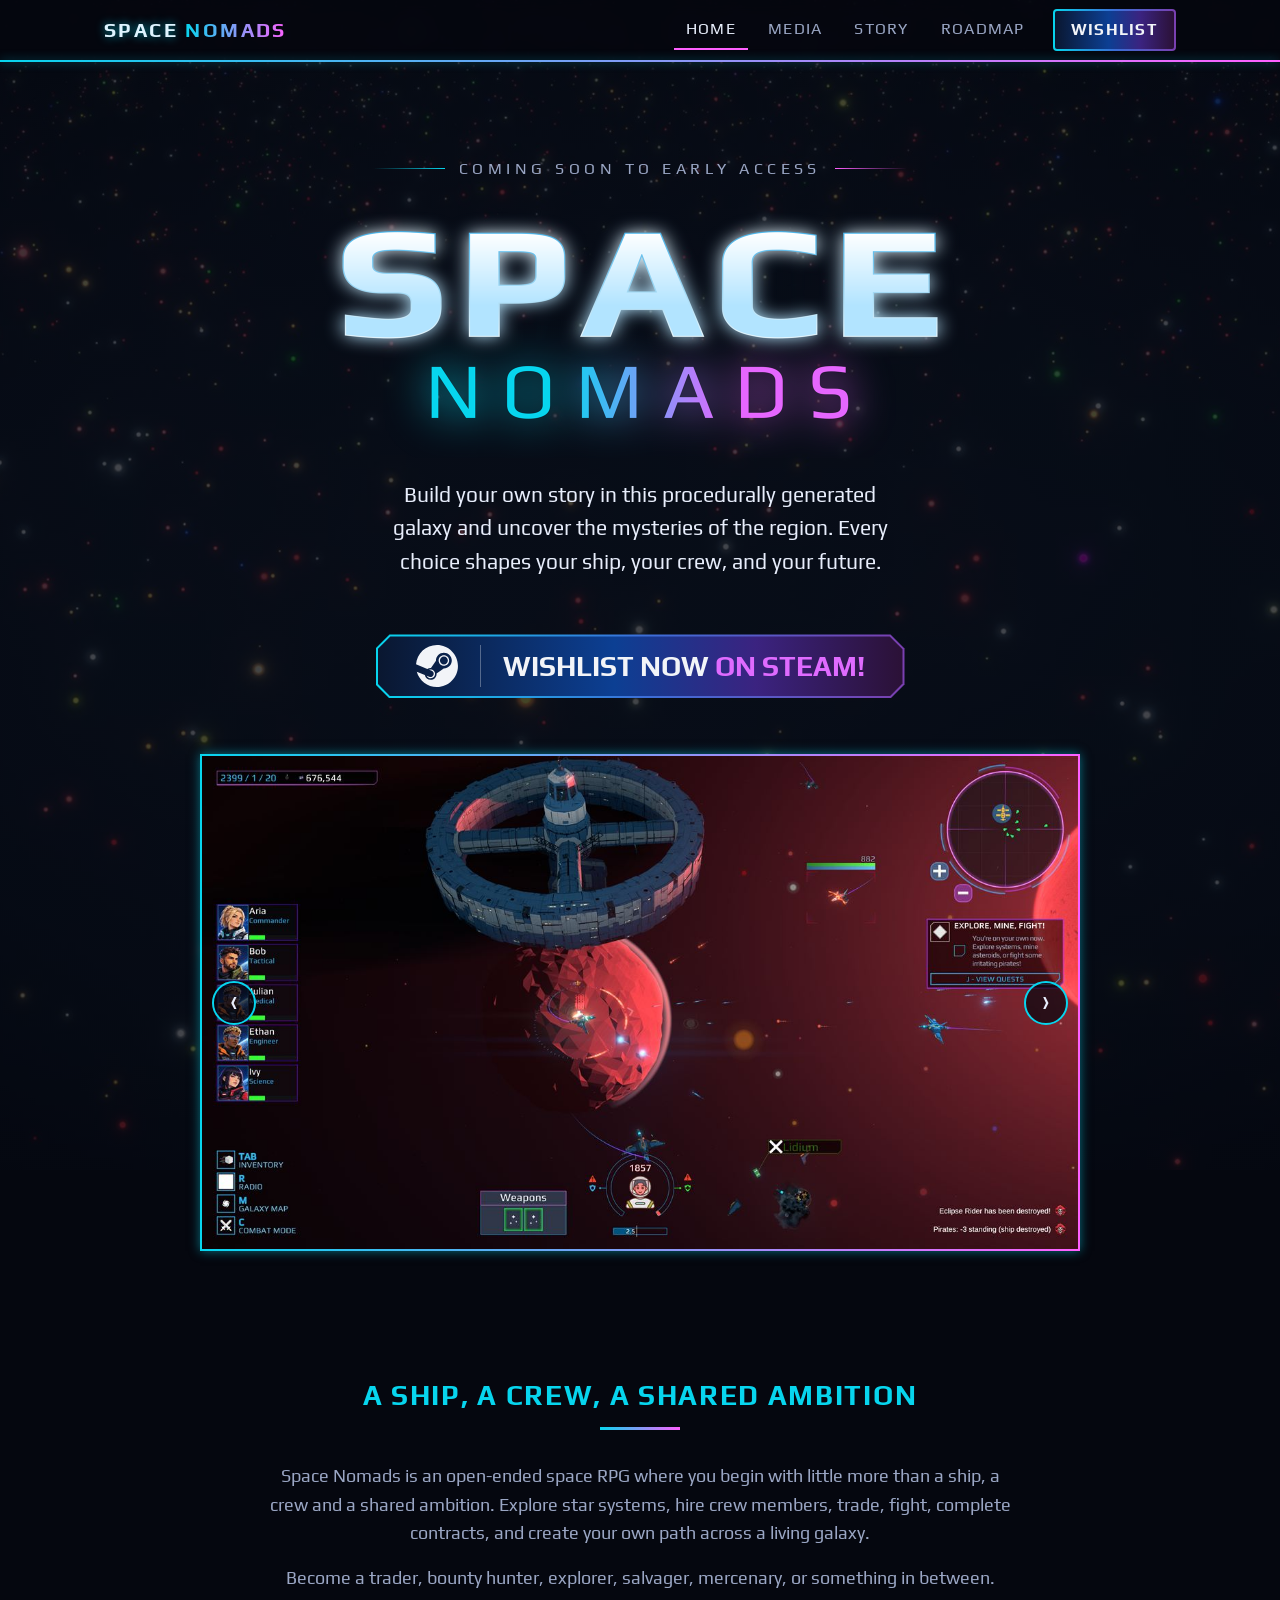
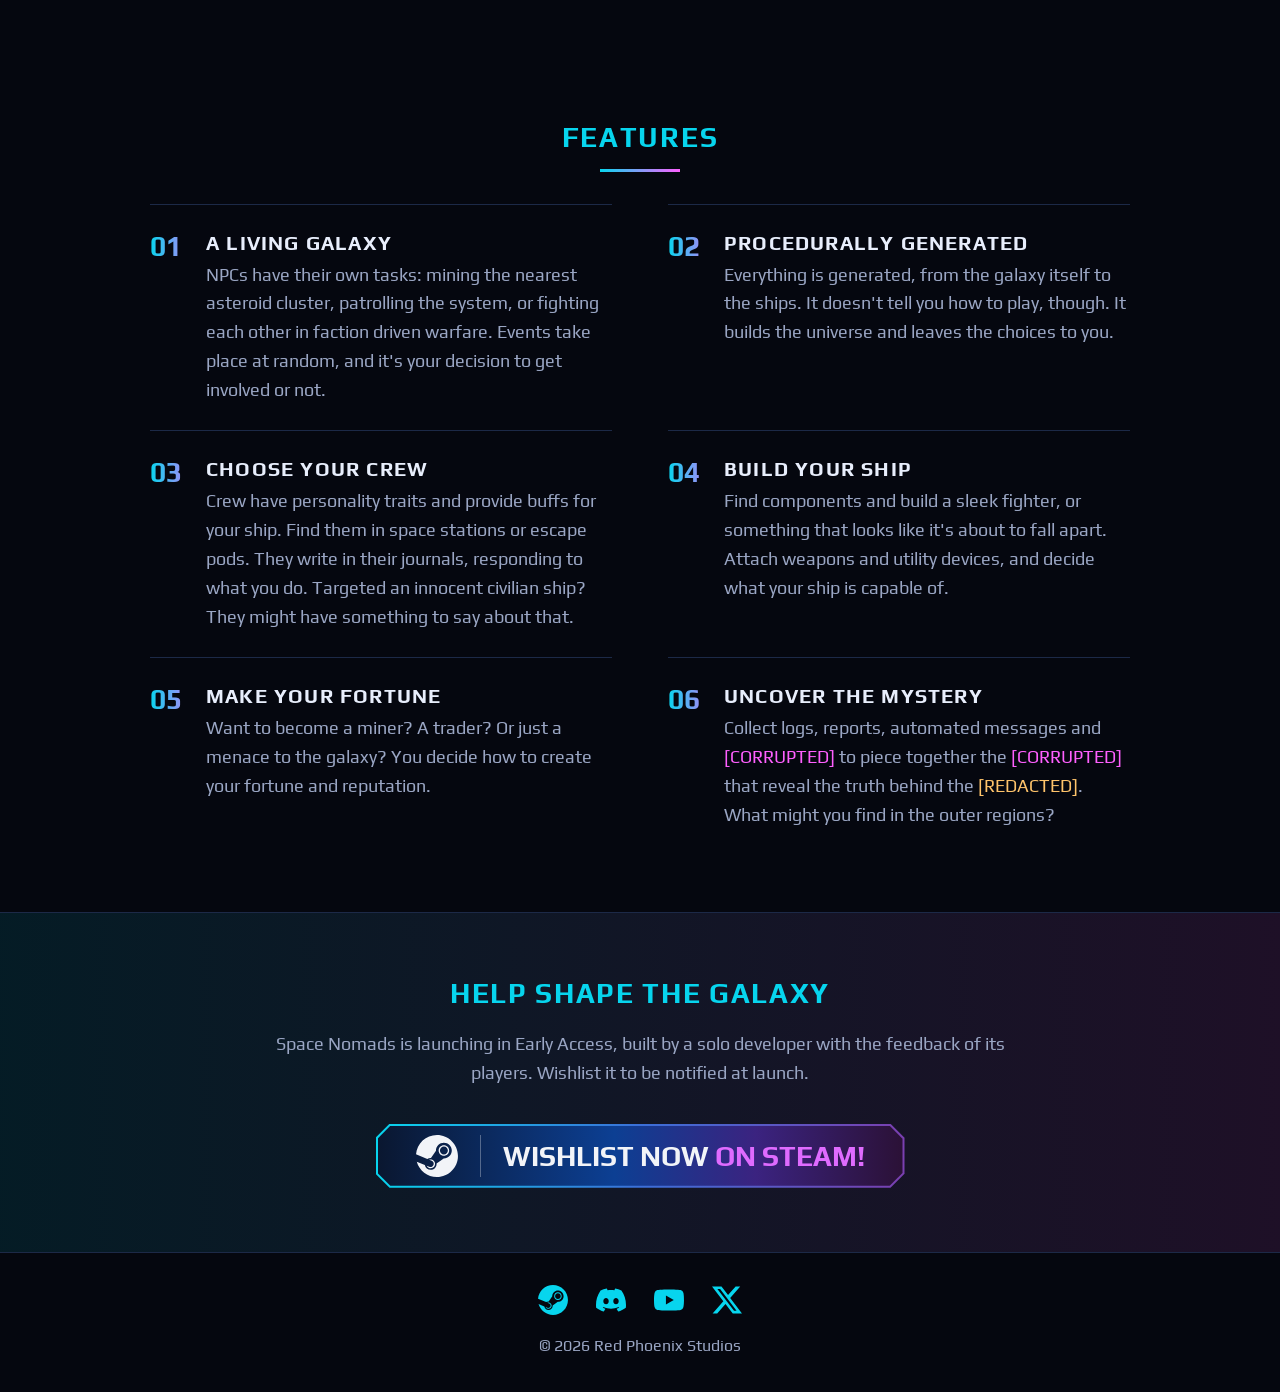
==== commit 7af8e6ed: "Add Steam UTM tags and Cloudflare Web Analytics Co-Authored-By: Claude Opus 5.5 <noreply@anthropic.c" ====
--- a/index.html
+++ b/index.html
@@ -25,7 +25,7 @@
                 <a class="nav-link" href="story.html">Story</a>
                 <a class="nav-link" href="roadmap.html">Roadmap</a>
             </div>
-            <a class="button" href="https://store.steampowered.com/app/4775700/Space_Nomads/" target="_blank" rel="noopener">Wishlist</a>
+            <a class="button" href="https://store.steampowered.com/app/4775700/Space_Nomads/?utm_source=website&amp;utm_campaign=home&amp;utm_medium=nav" target="_blank" rel="noopener">Wishlist</a>
         </nav>
     </header>
 
@@ -34,7 +34,7 @@
             <p class="status-line">Coming soon to Early Access</p>
             <h1 class="hero-title"><img src="res/images/branding/space_nomads_text_logo_1280.png" alt="Space Nomads" width="1280" height="512" fetchpriority="high"></h1>
             <p class="hero-tagline">Build your own story in this procedurally generated galaxy and uncover the mysteries of the region. Every choice shapes your ship, your crew, and your future.</p>
-            <a class="banner-button" href="https://store.steampowered.com/app/4775700/Space_Nomads/" target="_blank" rel="noopener">
+            <a class="banner-button" href="https://store.steampowered.com/app/4775700/Space_Nomads/?utm_source=website&amp;utm_campaign=home&amp;utm_medium=hero" target="_blank" rel="noopener">
                 <svg viewBox="0 0 24 24" aria-hidden="true"><path d="M11.979 0C5.678 0 .511 4.86.022 11.037l6.432 2.658c.545-.371 1.203-.59 1.912-.59.063 0 .125.004.188.006l2.861-4.142V8.91c0-2.495 2.028-4.524 4.524-4.524 2.494 0 4.524 2.031 4.524 4.527s-2.03 4.525-4.524 4.525h-.105l-4.076 2.911c0 .052.004.105.004.159 0 1.875-1.515 3.396-3.39 3.396-1.635 0-3.016-1.173-3.331-2.727L.436 15.27C1.862 20.307 6.486 24 11.979 24c6.627 0 11.999-5.373 11.999-12S18.605 0 11.979 0zM7.54 18.21l-1.473-.61c.262.543.714.999 1.314 1.25 1.297.539 2.793-.076 3.332-1.375.263-.63.264-1.319.005-1.949s-.75-1.121-1.377-1.383c-.624-.26-1.29-.249-1.878-.03l1.523.63c.956.4 1.409 1.5 1.009 2.455-.397.957-1.497 1.41-2.454 1.012H7.54zm11.415-9.303c0-1.662-1.353-3.015-3.015-3.015-1.665 0-3.015 1.353-3.015 3.015 0 1.665 1.35 3.015 3.015 3.015 1.663 0 3.015-1.35 3.015-3.015zm-5.273-.005c0-1.252 1.013-2.266 2.265-2.266 1.249 0 2.266 1.014 2.266 2.266 0 1.251-1.017 2.265-2.266 2.265-1.253 0-2.265-1.014-2.265-2.265z"/></svg>
                 <span>Wishlist now <em>on Steam!</em></span>
             </a>
@@ -106,19 +106,17 @@
         <section class="cta">
             <h2>Help shape the galaxy</h2>
             <p class="lead">Space Nomads is launching in Early Access, built by a solo developer with the feedback of its players. Wishlist it to be notified at launch.</p>
-            <div class="button-row">
-                <a class="banner-button" href="https://store.steampowered.com/app/4775700/Space_Nomads/" target="_blank" rel="noopener">
-                    <svg viewBox="0 0 24 24" aria-hidden="true"><path d="M11.979 0C5.678 0 .511 4.86.022 11.037l6.432 2.658c.545-.371 1.203-.59 1.912-.59.063 0 .125.004.188.006l2.861-4.142V8.91c0-2.495 2.028-4.524 4.524-4.524 2.494 0 4.524 2.031 4.524 4.527s-2.03 4.525-4.524 4.525h-.105l-4.076 2.911c0 .052.004.105.004.159 0 1.875-1.515 3.396-3.39 3.396-1.635 0-3.016-1.173-3.331-2.727L.436 15.27C1.862 20.307 6.486 24 11.979 24c6.627 0 11.999-5.373 11.999-12S18.605 0 11.979 0zM7.54 18.21l-1.473-.61c.262.543.714.999 1.314 1.25 1.297.539 2.793-.076 3.332-1.375.263-.63.264-1.319.005-1.949s-.75-1.121-1.377-1.383c-.624-.26-1.29-.249-1.878-.03l1.523.63c.956.4 1.409 1.5 1.009 2.455-.397.957-1.497 1.41-2.454 1.012H7.54zm11.415-9.303c0-1.662-1.353-3.015-3.015-3.015-1.665 0-3.015 1.353-3.015 3.015 0 1.665 1.35 3.015 3.015 3.015 1.663 0 3.015-1.35 3.015-3.015zm-5.273-.005c0-1.252 1.013-2.266 2.265-2.266 1.249 0 2.266 1.014 2.266 2.266 0 1.251-1.017 2.265-2.266 2.265-1.253 0-2.265-1.014-2.265-2.265z"/></svg>
-                    <span>Wishlist now <em>on Steam!</em></span>
-                </a>
-            </div>
+            <a class="banner-button" href="https://store.steampowered.com/app/4775700/Space_Nomads/?utm_source=website&amp;utm_campaign=home&amp;utm_medium=banner" target="_blank" rel="noopener">
+                <svg viewBox="0 0 24 24" aria-hidden="true"><path d="M11.979 0C5.678 0 .511 4.86.022 11.037l6.432 2.658c.545-.371 1.203-.59 1.912-.59.063 0 .125.004.188.006l2.861-4.142V8.91c0-2.495 2.028-4.524 4.524-4.524 2.494 0 4.524 2.031 4.524 4.527s-2.03 4.525-4.524 4.525h-.105l-4.076 2.911c0 .052.004.105.004.159 0 1.875-1.515 3.396-3.39 3.396-1.635 0-3.016-1.173-3.331-2.727L.436 15.27C1.862 20.307 6.486 24 11.979 24c6.627 0 11.999-5.373 11.999-12S18.605 0 11.979 0zM7.54 18.21l-1.473-.61c.262.543.714.999 1.314 1.25 1.297.539 2.793-.076 3.332-1.375.263-.63.264-1.319.005-1.949s-.75-1.121-1.377-1.383c-.624-.26-1.29-.249-1.878-.03l1.523.63c.956.4 1.409 1.5 1.009 2.455-.397.957-1.497 1.41-2.454 1.012H7.54zm11.415-9.303c0-1.662-1.353-3.015-3.015-3.015-1.665 0-3.015 1.353-3.015 3.015 0 1.665 1.35 3.015 3.015 3.015 1.663 0 3.015-1.35 3.015-3.015zm-5.273-.005c0-1.252 1.013-2.266 2.265-2.266 1.249 0 2.266 1.014 2.266 2.266 0 1.251-1.017 2.265-2.266 2.265-1.253 0-2.265-1.014-2.265-2.265z"/></svg>
+                <span>Wishlist now <em>on Steam!</em></span>
+            </a>
         </section>
     </main>
 
     <!-- Footer: keep in sync across all pages -->
     <footer class="site-footer">
         <ul class="social-links">
-            <li><a class="social-icon" href="https://store.steampowered.com/app/4775700/Space_Nomads/" aria-label="Steam" title="Steam" target="_blank" rel="noopener"><svg viewBox="0 0 24 24" aria-hidden="true"><path d="M11.979 0C5.678 0 .511 4.86.022 11.037l6.432 2.658c.545-.371 1.203-.59 1.912-.59.063 0 .125.004.188.006l2.861-4.142V8.91c0-2.495 2.028-4.524 4.524-4.524 2.494 0 4.524 2.031 4.524 4.527s-2.03 4.525-4.524 4.525h-.105l-4.076 2.911c0 .052.004.105.004.159 0 1.875-1.515 3.396-3.39 3.396-1.635 0-3.016-1.173-3.331-2.727L.436 15.27C1.862 20.307 6.486 24 11.979 24c6.627 0 11.999-5.373 11.999-12S18.605 0 11.979 0zM7.54 18.21l-1.473-.61c.262.543.714.999 1.314 1.25 1.297.539 2.793-.076 3.332-1.375.263-.63.264-1.319.005-1.949s-.75-1.121-1.377-1.383c-.624-.26-1.29-.249-1.878-.03l1.523.63c.956.4 1.409 1.5 1.009 2.455-.397.957-1.497 1.41-2.454 1.012H7.54zm11.415-9.303c0-1.662-1.353-3.015-3.015-3.015-1.665 0-3.015 1.353-3.015 3.015 0 1.665 1.35 3.015 3.015 3.015 1.663 0 3.015-1.35 3.015-3.015zm-5.273-.005c0-1.252 1.013-2.266 2.265-2.266 1.249 0 2.266 1.014 2.266 2.266 0 1.251-1.017 2.265-2.266 2.265-1.253 0-2.265-1.014-2.265-2.265z"/></svg></a></li>
+            <li><a class="social-icon" href="https://store.steampowered.com/app/4775700/Space_Nomads/?utm_source=website&amp;utm_campaign=home&amp;utm_medium=footer" aria-label="Steam" title="Steam" target="_blank" rel="noopener"><svg viewBox="0 0 24 24" aria-hidden="true"><path d="M11.979 0C5.678 0 .511 4.86.022 11.037l6.432 2.658c.545-.371 1.203-.59 1.912-.59.063 0 .125.004.188.006l2.861-4.142V8.91c0-2.495 2.028-4.524 4.524-4.524 2.494 0 4.524 2.031 4.524 4.527s-2.03 4.525-4.524 4.525h-.105l-4.076 2.911c0 .052.004.105.004.159 0 1.875-1.515 3.396-3.39 3.396-1.635 0-3.016-1.173-3.331-2.727L.436 15.27C1.862 20.307 6.486 24 11.979 24c6.627 0 11.999-5.373 11.999-12S18.605 0 11.979 0zM7.54 18.21l-1.473-.61c.262.543.714.999 1.314 1.25 1.297.539 2.793-.076 3.332-1.375.263-.63.264-1.319.005-1.949s-.75-1.121-1.377-1.383c-.624-.26-1.29-.249-1.878-.03l1.523.63c.956.4 1.409 1.5 1.009 2.455-.397.957-1.497 1.41-2.454 1.012H7.54zm11.415-9.303c0-1.662-1.353-3.015-3.015-3.015-1.665 0-3.015 1.353-3.015 3.015 0 1.665 1.35 3.015 3.015 3.015 1.663 0 3.015-1.35 3.015-3.015zm-5.273-.005c0-1.252 1.013-2.266 2.265-2.266 1.249 0 2.266 1.014 2.266 2.266 0 1.251-1.017 2.265-2.266 2.265-1.253 0-2.265-1.014-2.265-2.265z"/></svg></a></li>
             <li><a class="social-icon" href="https://discord.gg/2uTq5GXCfy" aria-label="Discord" title="Discord" target="_blank" rel="noopener"><svg viewBox="0 0 24 24" aria-hidden="true"><path d="M20.317 4.3698a19.7913 19.7913 0 00-4.8851-1.5152.0741.0741 0 00-.0785.0371c-.211.3753-.4447.8648-.6083 1.2495-1.8447-.2762-3.68-.2762-5.4868 0-.1636-.3933-.4058-.8742-.6177-1.2495a.077.077 0 00-.0785-.037 19.7363 19.7363 0 00-4.8852 1.515.0699.0699 0 00-.0321.0277C.5334 9.0458-.319 13.5799.0992 18.0578a.0824.0824 0 00.0312.0561c2.0528 1.5076 4.0413 2.4228 5.9929 3.0294a.0777.0777 0 00.0842-.0276c.4616-.6304.8731-1.2952 1.226-1.9942a.076.076 0 00-.0416-.1057c-.6528-.2476-1.2743-.5495-1.8722-.8923a.077.077 0 01-.0076-.1277c.1258-.0943.2517-.1923.3718-.2914a.0743.0743 0 01.0776-.0105c3.9278 1.7933 8.18 1.7933 12.0614 0a.0739.0739 0 01.0785.0095c.1202.099.246.1981.3728.2924a.077.077 0 01-.0066.1276 12.2986 12.2986 0 01-1.873.8914.0766.0766 0 00-.0407.1067c.3604.698.7719 1.3628 1.225 1.9932a.076.076 0 00.0842.0286c1.961-.6067 3.9495-1.5219 6.0023-3.0294a.077.077 0 00.0313-.0552c.5004-5.177-.8382-9.6739-3.5485-13.6604a.061.061 0 00-.0312-.0286zM8.02 15.3312c-1.1825 0-2.1569-1.0857-2.1569-2.419 0-1.3332.9555-2.4189 2.157-2.4189 1.2108 0 2.1757 1.0952 2.1568 2.419 0 1.3332-.9555 2.4189-2.1569 2.4189zm7.9748 0c-1.1825 0-2.1569-1.0857-2.1569-2.419 0-1.3332.9554-2.4189 2.1569-2.4189 1.2108 0 2.1757 1.0952 2.1568 2.419 0 1.3332-.946 2.4189-2.1568 2.4189Z"/></svg></a></li>
             <li><a class="social-icon" href="https://www.youtube.com/@MatthewVale" aria-label="YouTube" title="YouTube" target="_blank" rel="noopener"><svg viewBox="0 0 24 24" aria-hidden="true"><path d="M23.498 6.186a3.016 3.016 0 0 0-2.122-2.136C19.505 3.545 12 3.545 12 3.545s-7.505 0-9.377.505A3.017 3.017 0 0 0 .502 6.186C0 8.07 0 12 0 12s0 3.93.502 5.814a3.016 3.016 0 0 0 2.122 2.136c1.871.505 9.376.505 9.376.505s7.505 0 9.377-.505a3.015 3.015 0 0 0 2.122-2.136C24 15.93 24 12 24 12s0-3.93-.502-5.814zM9.545 15.568V8.432L15.818 12l-6.273 3.568z"/></svg></a></li>
             <li><a class="social-icon" href="https://x.com/RedPStudios" aria-label="X" title="X" target="_blank" rel="noopener"><svg viewBox="0 0 24 24" aria-hidden="true"><path d="M18.901 1.153h3.68l-8.04 9.19L24 22.846h-7.406l-5.8-7.584-6.638 7.584H.474l8.6-9.83L0 1.154h7.594l5.243 6.932ZM17.61 20.644h2.039L6.486 3.24H4.298Z"/></svg></a></li>
@@ -129,5 +127,7 @@
     <script src="js/effects.js" defer></script>
     <script src="js/lightbox.js" defer></script>
     <script src="js/carousel.js" defer></script>
+    <!-- Cloudflare Web Analytics -->
+    <script type="module" src="https://static.cloudflareinsights.com/beacon.min.js" data-cf-beacon='{"token": "50c2d3b6fbe9447ca9a3932b840d71b1"}'></script>
 </body>
 </html>
--- a/css/styles.css
+++ b/css/styles.css
@@ -4,11 +4,11 @@
     --space-2: #111a30;
     --space-3: #1c2947;
     /* Accents */
-    --cyan: #2BA5E2;
+    --cyan: #07D5EE;
     --magenta: #ff60ff;
     --amber: #ffc46b;
     /* The same accents as bare RGB, for translucent tints: rgba(var(--cyan-rgb), 0.3) */
-    --cyan-rgb: 43, 165, 226;
+    --cyan-rgb: 7, 213, 238;
     --magenta-rgb: 255, 96, 255;
     /* Wishlist banner button, also used by the header wishlist button */
     --banner-fill: linear-gradient(90deg, #0a1730 0%, #0c3f93 45%, #3b2380 72%, #2b1136 100%);
@@ -32,7 +32,8 @@
     --nav-height: 60px;
 }
 
-/*#region ----- Global */
+/*#region ----- Global Body Properties */
+/* Font: Play */
 * {
     box-sizing: border-box;
     margin: 0;
@@ -54,30 +55,69 @@
     color: var(--text);
 }
 
-/* Starfield, fixed behind the page. On a pseudo-element rather than the body
-   so it stays put on mobile, where background-attachment: fixed is ignored.
-   The dark wash over the image keeps text readable. */
-/* The backdrop is taller than the screen and slides up as the page scrolls
-   (js/effects.js sets --scroll-progress from 0 to 1), so it moves more slowly
-   than the content in front of it. */
+h1, h2, h3 {
+    line-height: 1.2;
+    letter-spacing: 0.06em;
+    text-transform: uppercase;
+}
+
+h1 {
+    font-size: var(--text-h1);
+}
+
+h2 {
+    font-size: var(--text-h2);
+    color: var(--cyan);
+}
+
+h3 {
+    font-size: var(--text-h3);
+}
+
+a {
+    color: var(--cyan);
+}
+
+a:hover {
+    color: var(--magenta);
+}
+
+img {
+    max-width: 100%;
+    display: block;
+}
+
+main {
+    padding-top: var(--nav-height);
+}
+/*#endregion*/
+
+/*#region ----- Page Background */
+/* Starfield behind the page, under a dark wash that keeps text readable. On a
+   fixed pseudo-element rather than the body, because background-attachment:
+   fixed is ignored on mobile. It is taller than the screen and slides up as
+   the page scrolls (js/effects.js sets --scroll-progress from 0 to 1), so it
+   moves more slowly than the content in front of it. */
 body::before {
     --parallax-travel: 30vh;
     content: "";
     position: fixed;
     inset: 0 0 auto;
+    z-index: -1;
     height: calc(100vh + var(--parallax-travel));
-    z-index: -1;
+    background:
+        linear-gradient(rgba(5, 7, 15, 0.75), rgba(5, 7, 15, 0.75)),
+        url("../res/images/branding/bg.jpg") center / cover no-repeat,
+        var(--space-0);
     transform: translateY(calc(var(--scroll-progress, 0) * -1 * var(--parallax-travel)));
     will-change: transform;
-    background:
-        linear-gradient(rgba(5, 7, 15, 0.5), rgba(5, 7, 15, 0.5)),
-        url("../res/images/branding/bg.jpg") center / cover no-repeat,
-        var(--space-0);
-}
-
-/* Page scrollbar: a dark track with a blue-to-pink thumb. Chrome, Edge and
-   Safari take the ::-webkit rules; Firefox can't draw a gradient, so it gets a
-   thin blue thumb instead. */
+}
+/*#endregion*/
+
+/*#region ----- Page Scrollbar */
+/* A dark track with a blue-to-pink thumb. Chrome, Edge and Safari take the
+   ::-webkit rules; Firefox can't draw a gradient, so it gets a thin blue
+   thumb instead. */
 html::-webkit-scrollbar {
     width: 12px;
 }
@@ -102,45 +142,10 @@
         scrollbar-color: var(--cyan) var(--space-0);
     }
 }
-
-h1, h2, h3 {
-    line-height: 1.2;
-    letter-spacing: 0.06em;
-    text-transform: uppercase;
-}
-
-h1 {
-    font-size: var(--text-h1);
-}
-
-h2 {
-    font-size: var(--text-h2);
-    color: var(--cyan);
-}
-
-h3 {
-    font-size: var(--text-h3);
-}
-
-a {
-    color: var(--cyan);
-}
-
-a:hover {
-    color: var(--magenta);
-}
-
-img {
-    max-width: 100%;
-    display: block;
-}
-
-main {
-    padding-top: var(--nav-height);
-}
-
+/*#endregion*/
+
+/*#region ----- Main Page Content Container */
 .section {
-    width: 100%;
     max-width: var(--page-width);
     margin: 0 auto;
     padding: 56px 24px;
@@ -167,15 +172,27 @@
     text-align: center;
     color: var(--text-dim);
 }
-/*#endregion*/
-
-/*#region ----- Buttons */
+
+/* Title block at the top of the Media, Story and Roadmap pages. */
+.page-hero {
+    padding: 72px 24px 8px;
+    text-align: center;
+}
+
+.page-hero h1 {
+    margin-bottom: 12px;
+}
+/*#endregion*/
+
+/*#region ----- Global Button Properties */
+/* Regular button: cyan border, magenta highlight. */
 .button {
+    position: relative;
     display: inline-flex;
     align-items: center;
     justify-content: center;
-    gap: 12px;
     padding: 12px 26px;
+    overflow: hidden;
     font-size: var(--text-small);
     font-weight: 700;
     letter-spacing: 0.08em;
@@ -201,7 +218,6 @@
 .banner-button {
     --cut: 14px;
     position: relative;
-    isolation: isolate;
     display: inline-flex;
     align-items: center;
     justify-content: center;
@@ -221,14 +237,14 @@
 }
 
 .banner-button::before {
+    /* A slightly smaller cut than the outside, so the border is 2px wide
+       along the diagonals too: 14px - 2px * (2 - sqrt(2)). */
+    --cut: 12.83px;
     content: "";
     position: absolute;
     inset: 2px;
     z-index: -1;
     background: var(--banner-fill);
-    /* A slightly smaller cut than the outside, so the border is 2px wide
-       along the diagonals too: 14px - 2px * (2 - sqrt(2)). */
-    --cut: 12.83px;
 }
 
 .banner-button,
@@ -258,8 +274,10 @@
     font-style: normal;
     color: var(--banner-accent);
 }
-
-/* Cursor glow: a soft light that follows the pointer across a hovered button.
+/*#endregion*/
+
+/*#region ----- Cursor Glow */
+/* A soft light that follows the pointer across a hovered button.
    js/effects.js sets --glow-x and --glow-y; the glow sits above the button's
    fill and below its label. */
 .button,
@@ -267,16 +285,6 @@
 .carousel-arrow {
     --glow-size: 90px;
     isolation: isolate;
-}
-
-.button {
-    position: relative;
-    overflow: hidden;
-}
-
-.carousel-arrow {
-    --glow-size: 40px;
-    overflow: hidden;
 }
 
 .button::after,
@@ -297,13 +305,70 @@
 .carousel-arrow:hover::after {
     opacity: 1;
 }
-
-.button-row {
-    display: flex;
-    flex-wrap: wrap;
-    justify-content: center;
-    align-items: stretch;
-    gap: 16px;
+/*#endregion*/
+
+/*#region ----- Sheen Border */
+/* A cyan and pink gradient that drifts sideways. Used for the header's bottom
+   edge and, through .sheen-border, as a frame around the carousel and the
+   trailer. */
+.site-header::after,
+.sheen-border {
+    background: linear-gradient(90deg, var(--cyan), var(--magenta), var(--cyan)) 0 0 / 200% 100%;
+    box-shadow: 0 0 10px rgba(var(--cyan-rgb), 0.5);
+    animation: sheen 6s linear infinite;
+}
+
+/* The gradient shows through a 2px gap around whatever is inside. */
+.sheen-border {
+    padding: 2px;
+}
+
+@keyframes sheen {
+    to { background-position: -200% 0; }
+}
+/*#endregion*/
+
+/*#region ----- Glitch Effects */
+/* Occasional colour-split stutter. data-text must match the element's text. */
+.glitch {
+    position: relative;
+    display: inline-block;
+}
+
+.glitch::before,
+.glitch::after {
+    content: attr(data-text);
+    position: absolute;
+    left: 0;
+    top: 0;
+    opacity: 0;
+    pointer-events: none;
+}
+
+.glitch::before {
+    color: var(--cyan);
+    animation: glitch-split 1s steps(1) infinite;
+}
+
+.glitch::after {
+    color: var(--magenta);
+    animation: glitch-split 1s steps(1) infinite reverse;
+}
+
+@keyframes glitch-split {
+    0%, 79%, 100% { opacity: 0; transform: none; }
+    80% { opacity: 0.8; transform: translateX(-3px); }
+    87% { opacity: 0.8; transform: translateX(3px); }
+    94% { opacity: 0; transform: none; }
+}
+
+/* Corrupted and redacted text, as in the game's lore logs. */
+.corrupted {
+    color: var(--magenta);
+}
+
+.redacted {
+    color: var(--amber);
 }
 /*#endregion*/
 
@@ -318,7 +383,7 @@
     backdrop-filter: blur(8px);
 }
 
-/* Bottom edge: a cyan and pink gradient that drifts sideways, like a sheen. */
+/* Bottom edge. Its colours and motion come from the Sheen Border region. */
 .site-header::after {
     content: "";
     position: absolute;
@@ -326,13 +391,6 @@
     right: 0;
     bottom: -2px;
     height: 2px;
-    background: linear-gradient(90deg, var(--cyan), var(--magenta), var(--cyan)) 0 0 / 200% 100%;
-    box-shadow: 0 0 10px rgba(var(--cyan-rgb), 0.5);
-    animation: header-sheen 6s linear infinite;
-}
-
-@keyframes header-sheen {
-    to { background-position: -200% 0; }
 }
 
 .site-nav {
@@ -371,12 +429,6 @@
     gap: 8px;
 }
 
-/* The burger and its checkbox only appear on narrow screens (see Media Queries). */
-.nav-toggle,
-.nav-burger {
-    display: none;
-}
-
 .nav-link {
     padding: 6px 12px;
     font-size: var(--text-small);
@@ -411,7 +463,108 @@
 }
 /*#endregion*/
 
-/*#region ----- Hero */
+/*#region ----- Mobile Navigation */
+/* The burger and the checkbox that holds its open state are hidden until the
+   screen is narrow. */
+.nav-toggle,
+.nav-burger {
+    display: none;
+}
+
+/* Below this width the page links no longer fit beside the brand and wishlist
+   button, so they collapse into a dropdown. Zooming in on a desktop browser
+   triggers this too. */
+@media screen and (max-width: 760px) {
+    .site-nav .button {
+        order: 1;
+    }
+
+    .nav-burger {
+        order: 2;
+        display: flex;
+        align-items: center;
+        justify-content: center;
+        width: 40px;
+        height: 40px;
+        cursor: pointer;
+    }
+
+    /* Three bars: the span is the middle one. They fold into a cross when open. */
+    .nav-burger span,
+    .nav-burger span::before,
+    .nav-burger span::after {
+        display: block;
+        width: 24px;
+        height: 2px;
+        border-radius: 1px;
+        background: var(--text);
+        transition: transform 0.2s ease-in-out, background 0.2s ease-in-out;
+    }
+
+    .nav-burger span {
+        position: relative;
+    }
+
+    .nav-burger span::before,
+    .nav-burger span::after {
+        content: "";
+        position: absolute;
+        left: 0;
+    }
+
+    .nav-burger span::before { top: -8px; }
+    .nav-burger span::after { top: 8px; }
+
+    .nav-toggle:checked + .nav-burger span { background: transparent; }
+    .nav-toggle:checked + .nav-burger span::before { transform: translateY(8px) rotate(45deg); }
+    .nav-toggle:checked + .nav-burger span::after { transform: translateY(-8px) rotate(-45deg); }
+
+    /* The checkbox stays focusable for keyboards but is visually hidden. */
+    .nav-toggle {
+        display: block;
+        position: absolute;
+        width: 1px;
+        height: 1px;
+        opacity: 0;
+    }
+
+    .nav-toggle:focus-visible + .nav-burger {
+        outline: 2px solid var(--cyan);
+        outline-offset: 2px;
+    }
+
+    .nav-links {
+        display: none;
+        position: absolute;
+        top: calc(100% + 2px);
+        left: 0;
+        right: 0;
+        flex-direction: column;
+        align-items: stretch;
+        gap: 0;
+        padding: 8px 0;
+        background: var(--space-0);
+        border-bottom: 1px solid var(--space-3);
+    }
+
+    .nav-toggle:checked ~ .nav-links {
+        display: flex;
+    }
+
+    .nav-links .nav-link {
+        padding: 12px 24px;
+        border-bottom: 0;
+        border-left: 2px solid transparent;
+    }
+
+    .nav-links .nav-link:hover,
+    .nav-links .nav-link[aria-current="page"] {
+        border-left-color: var(--magenta);
+    }
+}
+/*#endregion*/
+
+/*#region ----- Homepage Hero */
 .hero {
     display: flex;
     flex-direction: column;
@@ -430,7 +583,8 @@
     height: auto;
 }
 
-/* Status line above the logo: plain text between two fading rules. Deliberately not button-shaped, since it isn't clickable. */
+/* Status line above the logo: plain text between two fading rules.
+   Deliberately not button-shaped, since it isn't clickable. */
 .status-line {
     display: flex;
     align-items: center;
@@ -456,20 +610,16 @@
 .hero-tagline {
     max-width: 720px;
     font-size: var(--text-lead);
-}
-
-/* Smaller hero for the inner pages. */
-.page-hero {
-    padding: 72px 24px 8px;
-    text-align: center;
-}
-
-.page-hero h1 {
-    margin-bottom: 12px;
-}
-/*#endregion*/
-
-/*#region ----- Features */
+    text-wrap: balance;
+}
+
+/* Extra room on top of the hero's gap, the same above (tagline) and below (carousel). */
+.hero .banner-button {
+    margin: 36px 0;
+}
+/*#endregion*/
+
+/*#region ----- Homepage Features */
 .feature-list {
     display: grid;
     grid-template-columns: repeat(2, 1fr);
@@ -511,13 +661,14 @@
 }
 /*#endregion*/
 
-/*#region ----- Media (screenshots, trailer, lightbox) */
+/*#region ----- Screenshots (grid tiles and lightbox) */
 .media-grid {
     display: grid;
     grid-template-columns: repeat(auto-fill, minmax(300px, 1fr));
     gap: 16px;
 }
 
+/* One screenshot link. Used in the Media grid and as a carousel slide. */
 .shot {
     display: block;
     aspect-ratio: 16 / 9;
@@ -538,22 +689,33 @@
     object-fit: cover;
 }
 
-/* The same drifting cyan and pink edge as the header, for framed media (the
-   carousel and the trailer). The gradient shows through a 2px gap around
-   whatever is inside. */
-.sheen-border {
-    padding: 2px;
-    background: linear-gradient(90deg, var(--cyan), var(--magenta), var(--cyan)) 0 0 / 200% 100%;
-    box-shadow: 0 0 10px rgba(var(--cyan-rgb), 0.5);
-    animation: header-sheen 6s linear infinite;
-}
-
-/* Screenshot carousel: a horizontal scroller showing one slide at a time,
-   snapping to each. The arrows are wired up in js/carousel.js. */
+/* The enlarged view, created by js/lightbox.js. */
+.lightbox {
+    max-width: 94vw;
+    max-height: 94vh;
+    margin: auto;
+    padding: 0;
+    border: 2px solid var(--cyan);
+    background: var(--space-0);
+    cursor: zoom-out;
+}
+
+.lightbox::backdrop {
+    background: rgba(5, 7, 15, 0.9);
+}
+
+.lightbox img {
+    max-width: 94vw;
+    max-height: 94vh;
+}
+/*#endregion*/
+
+/*#region ----- Homepage Screenshot Carousel */
+/* A horizontal scroller showing one slide at a time, snapping to each. The
+   arrows and auto-advance are wired up in js/carousel.js. */
 .carousel {
     position: relative;
     width: min(100%, 880px);
-    margin-top: 28px;
 }
 
 .carousel-track {
@@ -576,12 +738,14 @@
 }
 
 .carousel-arrow {
+    --glow-size: 40px;
     position: absolute;
     top: 50%;
     z-index: 1;
     width: 44px;
     height: 44px;
     padding: 0 0 4px;
+    overflow: hidden;
     font: inherit;
     font-size: 30px;
     line-height: 1;
@@ -602,12 +766,15 @@
 
 .carousel-arrow--prev { left: 12px; }
 .carousel-arrow--next { right: 12px; }
-
+/*#endregion*/
+
+/*#region ----- Trailer */
 .video-wrap {
     max-width: 880px;
     margin: 0 auto;
 }
 
+/* Fits both the stand-in below and the YouTube iframe that will replace it. */
 .video-frame {
     display: block;
     width: 100%;
@@ -667,69 +834,6 @@
     font-size: var(--text-small);
     color: var(--text-dim);
 }
-
-.lightbox {
-    max-width: 94vw;
-    max-height: 94vh;
-    margin: auto;
-    padding: 0;
-    border: 2px solid var(--cyan);
-    background: var(--space-0);
-    cursor: zoom-out;
-}
-
-.lightbox::backdrop {
-    background: rgba(5, 7, 15, 0.9);
-}
-
-.lightbox img {
-    max-width: 94vw;
-    max-height: 94vh;
-}
-/*#endregion*/
-
-/*#region ----- Text Effects (glitch, corrupted and redacted tags) */
-/* Occasional colour-split stutter. data-text must match the heading text. */
-.glitch {
-    position: relative;
-    display: inline-block;
-}
-
-.glitch::before,
-.glitch::after {
-    content: attr(data-text);
-    position: absolute;
-    left: 0;
-    top: 0;
-    opacity: 0;
-    pointer-events: none;
-}
-
-.glitch::before {
-    color: var(--cyan);
-    animation: glitch-split 1s steps(1) infinite;
-}
-
-.glitch::after {
-    color: var(--magenta);
-    animation: glitch-split 1s steps(1) infinite reverse;
-}
-
-@keyframes glitch-split {
-    0%, 79%, 100% { opacity: 0; transform: none; }
-    80% { opacity: 0.8; transform: translateX(-3px); }
-    87% { opacity: 0.8; transform: translateX(3px); }
-    94% { opacity: 0; transform: none; }
-}
-
-/* Corrupted and redacted text, as in the game's lore logs. */
-.corrupted {
-    color: var(--magenta);
-}
-
-.redacted {
-    color: var(--amber);
-}
 /*#endregion*/
 
 /*#region ----- Timelines (Story and Roadmap pages) */
@@ -772,25 +876,26 @@
 
 .era-when {
     grid-area: when;
-    /* Level with the title inside the entry's box. */
-    padding-top: 14px;
     font-size: var(--text-small);
     letter-spacing: 0.08em;
     text-align: right;
     text-transform: uppercase;
 }
 
-.era--period .era-when { color: var(--cyan); }
-.era--event .era-when { color: var(--magenta); }
+/* An event's date sits level with the title inside its box. */
+.era--event .era-when {
+    padding-top: 14px;
+    color: var(--magenta);
+}
 
 /* A period's date starts level with the top of its line. */
 .era--period .era-when {
-    padding-top: 0;
     line-height: 1;
+    color: var(--cyan);
 }
 
 /* Each entry sits in its own box, outlined all round in a soft tint of its
-   type's colour. A period's box runs the full length of its bar, with the
+   type's colour. A period's box runs the full length of its line, with the
    text at the top. */
 .era-body {
     grid-area: body;
@@ -822,7 +927,6 @@
     grid-area: marker;
     position: relative;
     justify-self: center;
-    flex: none;
 }
 
 /* Periods are a thin lit line running the length of the entry. */
@@ -854,11 +958,11 @@
 .era-marker--event {
     width: 10px;
     height: 10px;
+    margin-top: 24px;
+    color: var(--magenta);
+    border-radius: 50%;
     background: currentColor;
     box-shadow: 0 0 0 4px var(--space-0), 0 0 0 5px currentColor, 0 0 14px 5px currentColor;
-    margin-top: 24px;
-    border-radius: 50%;
-    color: var(--magenta);
 }
 
 .era-marker--event::before,
@@ -951,6 +1055,7 @@
 /*#endregion*/
 
 /*#region ----- Media Queries (keep last so they override everything above) */
+/* Phones. The burger menu has its own breakpoint in Mobile Navigation. */
 @media screen and (max-width: 640px) {
     :root {
         --text-h2: 24px;
@@ -960,6 +1065,10 @@
         --text-small: 14px;
     }
 
+    .section {
+        padding: 40px 16px;
+    }
+
     .site-nav {
         padding: 0 12px;
     }
@@ -967,23 +1076,6 @@
     .site-nav .button {
         padding: 6px 12px;
     }
-
-    .feature-list {
-        grid-template-columns: 1fr;
-    }
-
-    .section {
-        padding: 40px 16px;
-    }
-
-    .carousel-arrow {
-        width: 32px;
-        height: 32px;
-        font-size: 22px;
-    }
-
-    .carousel-arrow--prev { left: 6px; }
-    .carousel-arrow--next { right: 6px; }
 
     /* Tightened so the status line stays on one row. */
     .status-line {
@@ -991,6 +1083,19 @@
         letter-spacing: 0.08em;
         white-space: nowrap;
     }
+
+    .feature-list {
+        grid-template-columns: 1fr;
+    }
+
+    .carousel-arrow {
+        width: 32px;
+        height: 32px;
+        font-size: 22px;
+    }
+
+    .carousel-arrow--prev { left: 6px; }
+    .carousel-arrow--next { right: 6px; }
 
     /* Dates move above their entry, leaving the spine on the left edge. */
     .timeline {
@@ -1007,107 +1112,16 @@
         grid-template-rows: auto 1fr;
     }
 
-    .era-when {
-        text-align: left;
-        padding-top: 0;
+    .era--event .era-when,
+    .era--period .era-when {
         margin-left: var(--body-gap);
         margin-bottom: 6px;
+        padding-top: 0;
+        text-align: left;
     }
 
     .era-marker--event {
         margin-top: 6px;
-    }
-}
-
-/* Burger menu: below this width the page links no longer fit beside the brand
-   and wishlist button, so they collapse into a dropdown. Zooming in on a
-   desktop browser triggers this too. */
-@media screen and (max-width: 760px) {
-    .site-nav .button {
-        order: 1;
-    }
-
-    .nav-burger {
-        order: 2;
-        display: flex;
-        align-items: center;
-        justify-content: center;
-        width: 40px;
-        height: 40px;
-        cursor: pointer;
-    }
-
-    /* Three bars: the span is the middle one. They fold into a cross when open. */
-    .nav-burger span,
-    .nav-burger span::before,
-    .nav-burger span::after {
-        display: block;
-        width: 24px;
-        height: 2px;
-        border-radius: 1px;
-        background: var(--text);
-        transition: transform 0.2s ease-in-out, background 0.2s ease-in-out;
-    }
-
-    .nav-burger span {
-        position: relative;
-    }
-
-    .nav-burger span::before,
-    .nav-burger span::after {
-        content: "";
-        position: absolute;
-        left: 0;
-    }
-
-    .nav-burger span::before { top: -8px; }
-    .nav-burger span::after { top: 8px; }
-
-    .nav-toggle:checked + .nav-burger span { background: transparent; }
-    .nav-toggle:checked + .nav-burger span::before { transform: translateY(8px) rotate(45deg); }
-    .nav-toggle:checked + .nav-burger span::after { transform: translateY(-8px) rotate(-45deg); }
-
-    /* The checkbox stays focusable for keyboards but is visually hidden. */
-    .nav-toggle {
-        display: block;
-        position: absolute;
-        width: 1px;
-        height: 1px;
-        opacity: 0;
-    }
-
-    .nav-toggle:focus-visible + .nav-burger {
-        outline: 2px solid var(--cyan);
-        outline-offset: 2px;
-    }
-
-    .nav-links {
-        display: none;
-        position: absolute;
-        top: calc(100% + 2px);
-        left: 0;
-        right: 0;
-        flex-direction: column;
-        align-items: stretch;
-        gap: 0;
-        padding: 8px 0;
-        background: var(--space-0);
-        border-bottom: 1px solid var(--space-3);
-    }
-
-    .nav-toggle:checked ~ .nav-links {
-        display: flex;
-    }
-
-    .nav-links .nav-link {
-        padding: 12px 24px;
-        border-bottom: 0;
-        border-left: 2px solid transparent;
-    }
-
-    .nav-links .nav-link:hover,
-    .nav-links .nav-link[aria-current="page"] {
-        border-left-color: var(--magenta);
     }
 }
 
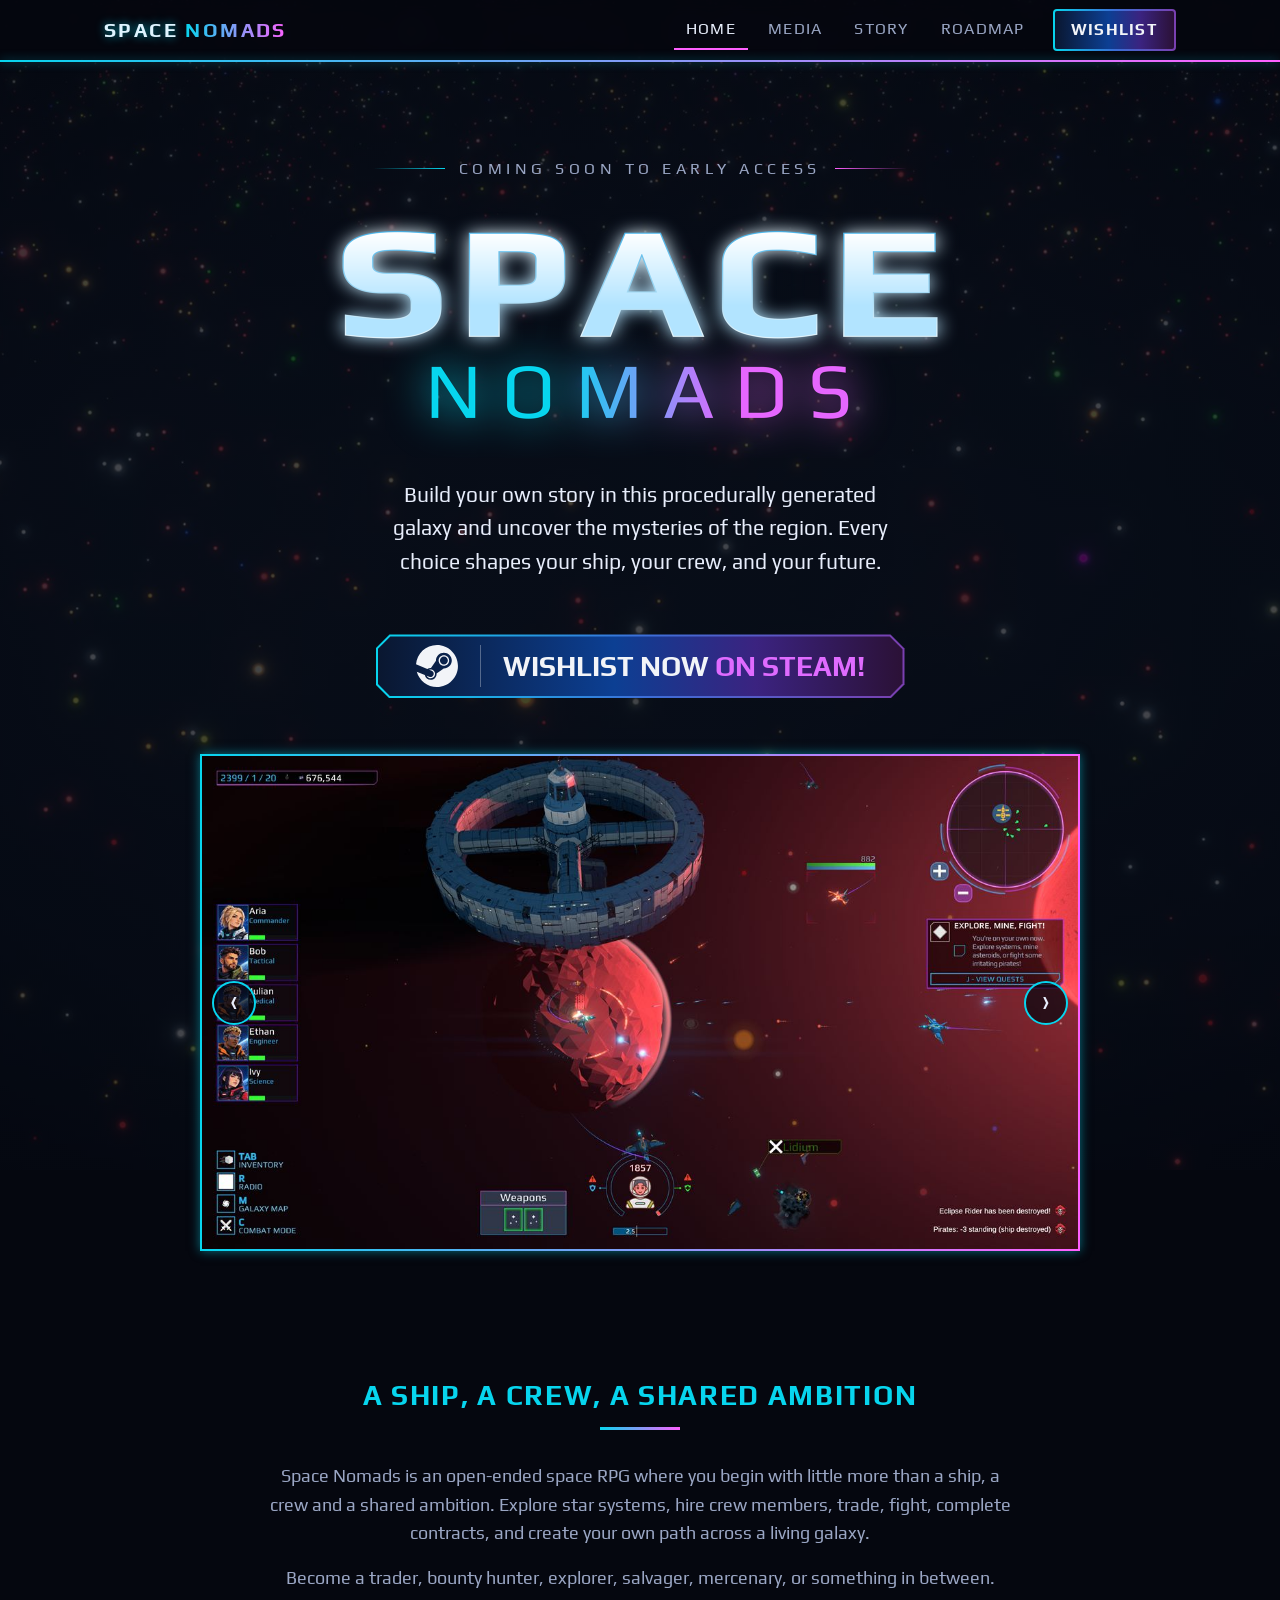
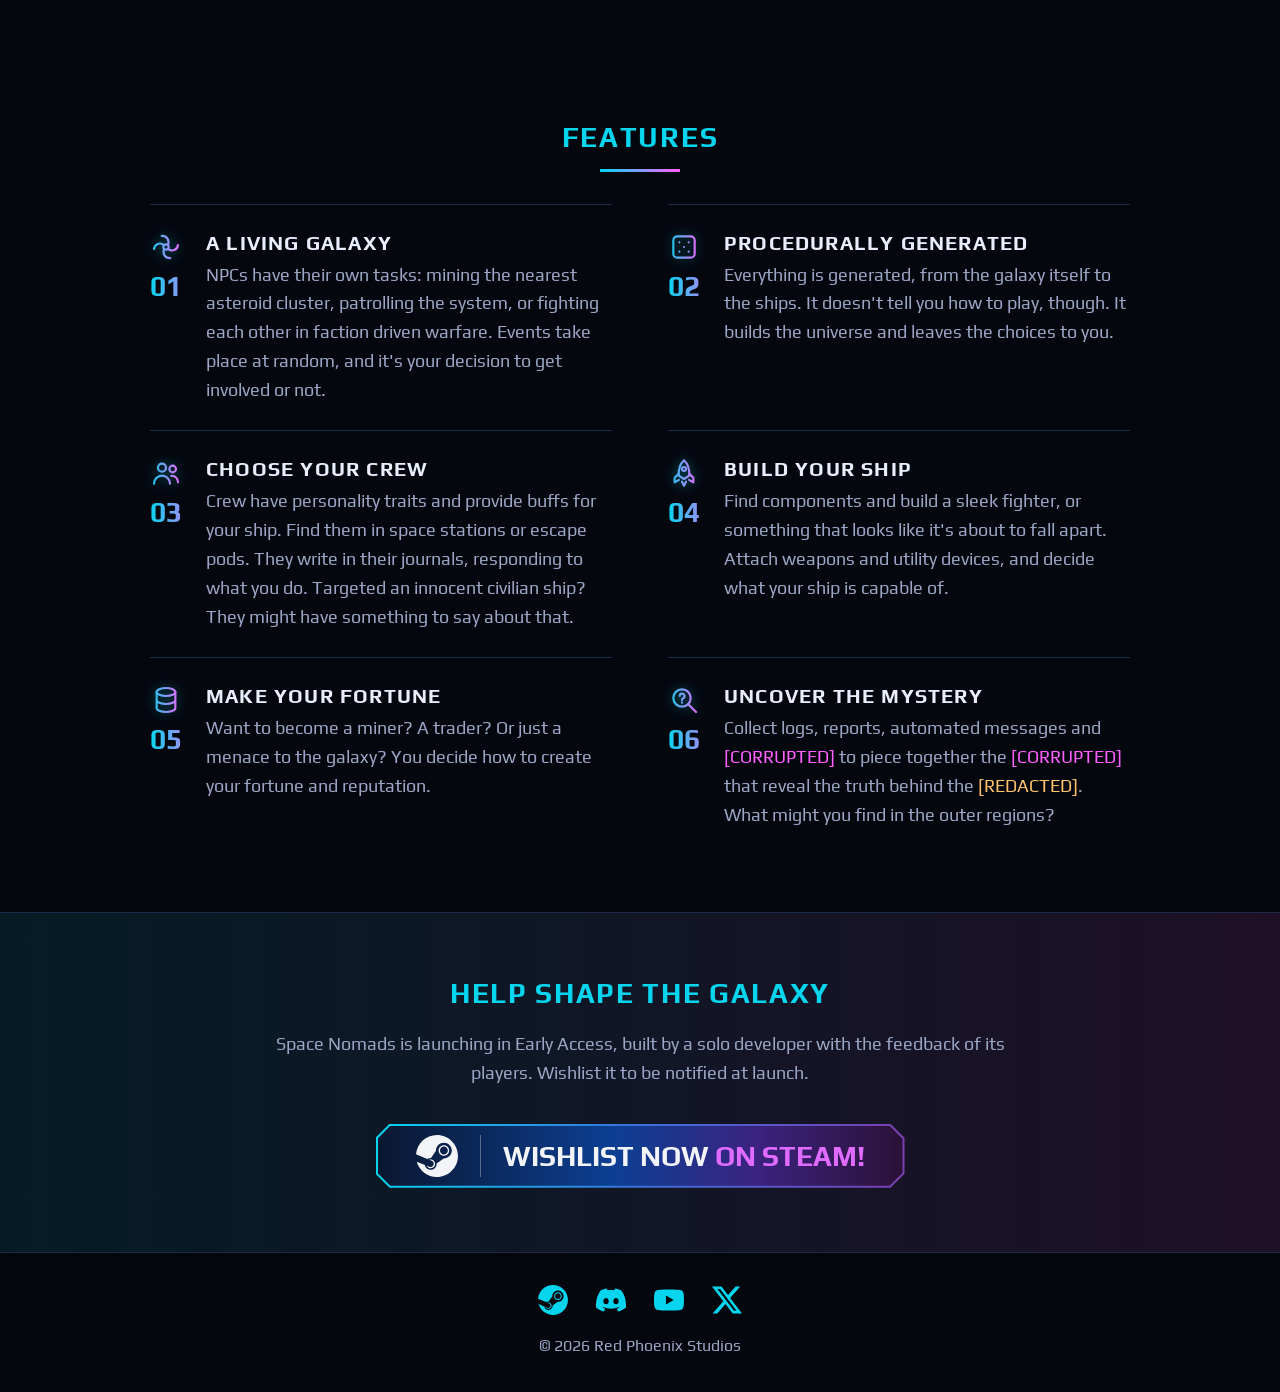
==== commit e0411fd8: "Feature icons" ====
--- a/index.html
+++ b/index.html
@@ -9,6 +9,7 @@
     <link rel="preconnect" href="https://fonts.gstatic.com" crossorigin>
     <link href="https://fonts.googleapis.com/css2?family=Play:wght@400;700&display=swap" rel="stylesheet">
     <link rel="preload" as="image" href="res/images/branding/bg.jpg">
+    <link rel="icon" href="favicon.svg" type="image/svg+xml">
     <link rel="stylesheet" href="css/styles.css">
 </head>
 <body>
@@ -63,38 +64,51 @@
 
         <section class="section">
             <h2 class="section-title">Features</h2>
+            <!-- Shared stroke gradient for the feature icons below. -->
+            <svg class="svg-defs" aria-hidden="true">
+                <linearGradient id="feature-accent" x1="0" y1="0" x2="24" y2="0" gradientUnits="userSpaceOnUse">
+                    <stop offset="0" stop-color="#07D5EE"/>
+                    <stop offset="1" stop-color="#ff60ff"/>
+                </linearGradient>
+            </svg>
             <ol class="feature-list">
                 <li class="feature">
+                    <svg class="feature-icon" viewBox="0 0 24 24" aria-hidden="true"><circle cx="12" cy="12" r="2"/><path d="M10.5 10.6C7.5 8.2 3.5 9.6 3 13.5M13.5 13.4c3 2.4 7 1 7.5-2.9M13.4 10.5c1.5-3.5-.8-7-4.6-6.8M10.6 13.5c-1.5 3.5.8 7 4.6 6.8"/></svg>
                     <div>
                         <h3>A living galaxy</h3>
                         <p>NPCs have their own tasks: mining the nearest asteroid cluster, patrolling the system, or fighting each other in faction driven warfare. Events take place at random, and it's your decision to get involved or not.</p>
                     </div>
                 </li>
                 <li class="feature">
+                    <svg class="feature-icon" viewBox="0 0 24 24" aria-hidden="true"><rect x="4" y="4" width="16" height="16" rx="3"/><path d="M8.5 8.5h.01M15.5 8.5h.01M12 12h.01M8.5 15.5h.01M15.5 15.5h.01"/></svg>
                     <div>
                         <h3>Procedurally generated</h3>
                         <p>Everything is generated, from the galaxy itself to the ships. It doesn't tell you how to play, though. It builds the universe and leaves the choices to you.</p>
                     </div>
                 </li>
                 <li class="feature">
+                    <svg class="feature-icon" viewBox="0 0 24 24" aria-hidden="true"><circle cx="9" cy="8" r="3"/><path d="M3 20c0-3.3 2.7-6 6-6s6 2.7 6 6"/><circle cx="17" cy="9" r="2.5"/><path d="M16 14.2c2.8-.3 5 1.9 5 4.8"/></svg>
                     <div>
                         <h3>Choose your crew</h3>
                         <p>Crew have personality traits and provide buffs for your ship. Find them in space stations or escape pods. They write in their journals, responding to what you do. Targeted an innocent civilian ship? They might have something to say about that.</p>
                     </div>
                 </li>
                 <li class="feature">
+                    <svg class="feature-icon" viewBox="0 0 24 24" aria-hidden="true"><path d="M12 2.5c3 2.8 4.2 6.8 4 11.5l-4 2.5-4-2.5c-.2-4.7 1-8.7 4-11.5z"/><circle cx="12" cy="9" r="1.5"/><path d="M8 12.5l-3 3V19l3.2-1.8M16 12.5l3 3V19l-3.2-1.8M10.5 18.5L12 21.5l1.5-3"/></svg>
                     <div>
                         <h3>Build your ship</h3>
                         <p>Find components and build a sleek fighter, or something that looks like it's about to fall apart. Attach weapons and utility devices, and decide what your ship is capable of.</p>
                     </div>
                 </li>
                 <li class="feature">
+                    <svg class="feature-icon" viewBox="0 0 24 24" aria-hidden="true"><ellipse cx="12" cy="6" rx="7" ry="3"/><path d="M5 6v6c0 1.7 3.1 3 7 3s7-1.3 7-3V6M5 12v6c0 1.7 3.1 3 7 3s7-1.3 7-3v-6"/></svg>
                     <div>
                         <h3>Make your fortune</h3>
                         <p>Want to become a miner? A trader? Or just a menace to the galaxy? You decide how to create your fortune and reputation.</p>
                     </div>
                 </li>
                 <li class="feature">
+                    <svg class="feature-icon" viewBox="0 0 24 24" aria-hidden="true"><circle cx="10.5" cy="10.5" r="6.5"/><path d="M15.2 15.2L21 21M8.8 9a1.8 1.8 0 1 1 2.4 1.7c-.5.2-.7.6-.7 1.1v.4M10.5 14h.01"/></svg>
                     <div>
                         <h3>Uncover the mystery</h3>
                         <p>Collect logs, reports, automated messages and <span class="corrupted glitch" data-text="[CORRUPTED]">[CORRUPTED]</span> to piece together the <span class="corrupted glitch" data-text="[CORRUPTED]">[CORRUPTED]</span> that reveal the truth behind the <span class="redacted">[REDACTED]</span>. What might you find in the outer regions?</p>
--- a/css/styles.css
+++ b/css/styles.css
@@ -7,6 +7,8 @@
     --cyan: #07D5EE;
     --magenta: #ff60ff;
     --amber: #ffc46b;
+    --gold: #ffcf4d;
+    --green: #5ef08a;
     /* The same accents as bare RGB, for translucent tints: rgba(var(--cyan-rgb), 0.3) */
     --cyan-rgb: 7, 213, 238;
     --magenta-rgb: 255, 96, 255;
@@ -283,7 +285,7 @@
 .button,
 .banner-button,
 .carousel-arrow {
-    --glow-size: 90px;
+    --glow-size: 120px;
     isolation: isolate;
 }
 
@@ -294,7 +296,11 @@
     position: absolute;
     inset: 0;
     z-index: -1;
-    background: radial-gradient(circle var(--glow-size) at var(--glow-x, 50%) var(--glow-y, 50%), rgba(255, 255, 255, 0.28), transparent);
+    background: radial-gradient(circle var(--glow-size) at var(--glow-x, 50%) var(--glow-y, 50%), 
+        rgba(255, 255, 255, 0.22),
+        rgba(255, 255, 255, 0.12) 30%,
+        rgba(255, 255, 255, 0.04) 60%,
+        rgba(255, 255, 255, 0) 100%);
     opacity: 0;
     transition: opacity 0.2s ease-in-out;
     pointer-events: none;
@@ -634,14 +640,46 @@
 .feature {
     display: grid;
     grid-template-columns: 56px 1fr;
+    grid-template-rows: auto 1fr;
+    grid-template-areas:
+        "icon body"
+        "number body";
     align-items: start;
     padding: 26px 0;
     border-top: 1px solid var(--space-3);
     counter-increment: feature;
 }
 
+/* Line icon above the number, stroked with the shared #feature-accent
+   gradient defined in index.html. */
+.feature-icon {
+    grid-area: icon;
+    width: 32px;
+    height: 32px;
+    margin-bottom: 8px;
+    fill: none;
+    stroke: url(#feature-accent);
+    stroke-width: 1.6;
+    stroke-linecap: round;
+    stroke-linejoin: round;
+    filter: drop-shadow(0 0 6px rgba(var(--cyan-rgb), 0.45));
+}
+
+.feature > div {
+    grid-area: body;
+}
+
+/* Holds the icons' gradient without taking up space. */
+.svg-defs {
+    position: absolute;
+    width: 0;
+    height: 0;
+    overflow: hidden;
+}
+
 /* Number in the left column: 01, 02, ... */
 .feature::before {
+    grid-area: number;
     content: counter(feature, decimal-leading-zero);
     font-size: var(--text-h2);
     font-weight: 700;
@@ -738,7 +776,7 @@
 }
 
 .carousel-arrow {
-    --glow-size: 40px;
+    --glow-size: 50px;
     position: absolute;
     top: 50%;
     z-index: 1;
@@ -997,6 +1035,172 @@
 }
 /*#endregion*/
 
+/*#region ----- Progress (Roadmap page) */
+/* One bar split into equal stages, each segment filled to its stage's --done
+   width. Each stage has its own colour, --stage, shared by its segment and
+   its timeline title. */
+.progress-leg,
+.era {
+    --stage: var(--magenta);
+}
+
+.stage--early-access {
+    --stage: var(--cyan);
+}
+
+.stage--release {
+    --stage: var(--gold);
+}
+
+.progress-route {
+    display: grid;
+    grid-template-columns: repeat(4, minmax(0, 1fr));
+    gap: 0;
+    max-width: 820px;
+    margin: 0 auto 40px;
+    padding: 0;
+    list-style: none;
+}
+
+.progress-leg {
+    position: relative;
+    display: flex;
+    flex-direction: column;
+    gap: 2px;
+    min-width: 0;
+}
+
+.progress-track {
+    height: 20px;
+    margin-bottom: 8px;
+    background: color-mix(in srgb, var(--stage) 12%, transparent);
+    overflow: hidden;
+}
+
+.progress-fill {
+    display: block;
+    width: var(--done, 0%);
+    height: 100%;
+    background: var(--stage);
+    box-shadow: 0 0 12px color-mix(in srgb, var(--stage) 80%, transparent);
+}
+
+.progress-name {
+    font-weight: 700;
+    color: var(--stage);
+    letter-spacing: 0.06em;
+}
+
+/* Round only the bar's outer ends. */
+.progress-leg:first-child .progress-track {
+    border-radius: 10px 0 0 10px;
+}
+
+.progress-leg:last-child .progress-track {
+    border-radius: 0 10px 10px 0;
+}
+
+/* The split between stages: a line running a little past the bar, with the
+   next stage's label starting just after it. */
+.progress-leg + .progress-leg::before {
+    content: "";
+    position: absolute;
+    top: -6px;
+    left: -1px;
+    width: 2px;
+    height: 32px;
+    background: var(--text-dim);
+}
+
+.progress-leg + .progress-leg .progress-name {
+    padding-left: 10px;
+}
+
+/* The hand-kept "Last updated" line under the roadmap's subtitle. */
+.updated {
+    margin-top: 8px;
+    font-size: var(--text-small);
+    letter-spacing: 0.08em;
+    text-transform: uppercase;
+    color: var(--text-dim);
+}
+
+/* The current stage's line is lit only up to --done, with its ping riding
+   the tip of the fill. */
+.era-marker--progress {
+    background: linear-gradient(var(--magenta) var(--done), rgba(var(--cyan-rgb), 0.3) var(--done));
+    box-shadow: 0 0 8px var(--magenta);
+}
+
+/* Stage titles sit in the date column, above the stage's date. */
+.era-when h3 {
+    margin-bottom: 6px;
+    color: var(--stage);
+}
+
+
+.era-marker--progress .era-marker--event {
+    position: absolute;
+    top: var(--done);
+    left: 50%;
+    margin: 0;
+    transform: translate(-50%, -50%);
+}
+
+/* A stage's summary is full white, to stand apart from its task list. */
+.era-body p:has(+ .checklist, + .checklist-group) {
+    margin-bottom: 10px;
+    color: var(--text);
+}
+
+/* Optional subheading above a checklist, for phases split by feature type. */
+.checklist-group {
+    margin: 14px 0 6px;
+    font-size: var(--text-small);
+    letter-spacing: 0.08em;
+    text-transform: uppercase;
+    color: var(--cyan);
+}
+
+.checklist-group:first-of-type {
+    margin-top: 0;
+}
+
+.checklist {
+    display: grid;
+    gap: 4px;
+    padding: 0;
+    list-style: none;
+}
+
+.checklist li {
+    display: flex;
+    align-items: baseline;
+    gap: 10px;
+}
+
+/* The box is drawn by ::before so the markup stays a plain list. */
+.checklist li::before {
+    content: "";
+    flex: none;
+    width: 13px;
+    height: 13px;
+    border: 1.5px solid var(--text-dim);
+    border-radius: 3px;
+    transform: translateY(1px);
+}
+
+.checklist li.checked {
+    color: var(--green);
+}
+
+.checklist li.checked::before {
+    border-color: var(--green);
+    background: var(--green);
+    box-shadow: 0 0 8px var(--green);
+}
+/*#endregion*/
+
 /*#region ----- Call To Action */
 .cta {
     display: flex;
@@ -1088,6 +1292,10 @@
         grid-template-columns: 1fr;
     }
 
+    .progress-name {
+        font-size: var(--text-small);
+    }
+
     .carousel-arrow {
         width: 32px;
         height: 32px;
